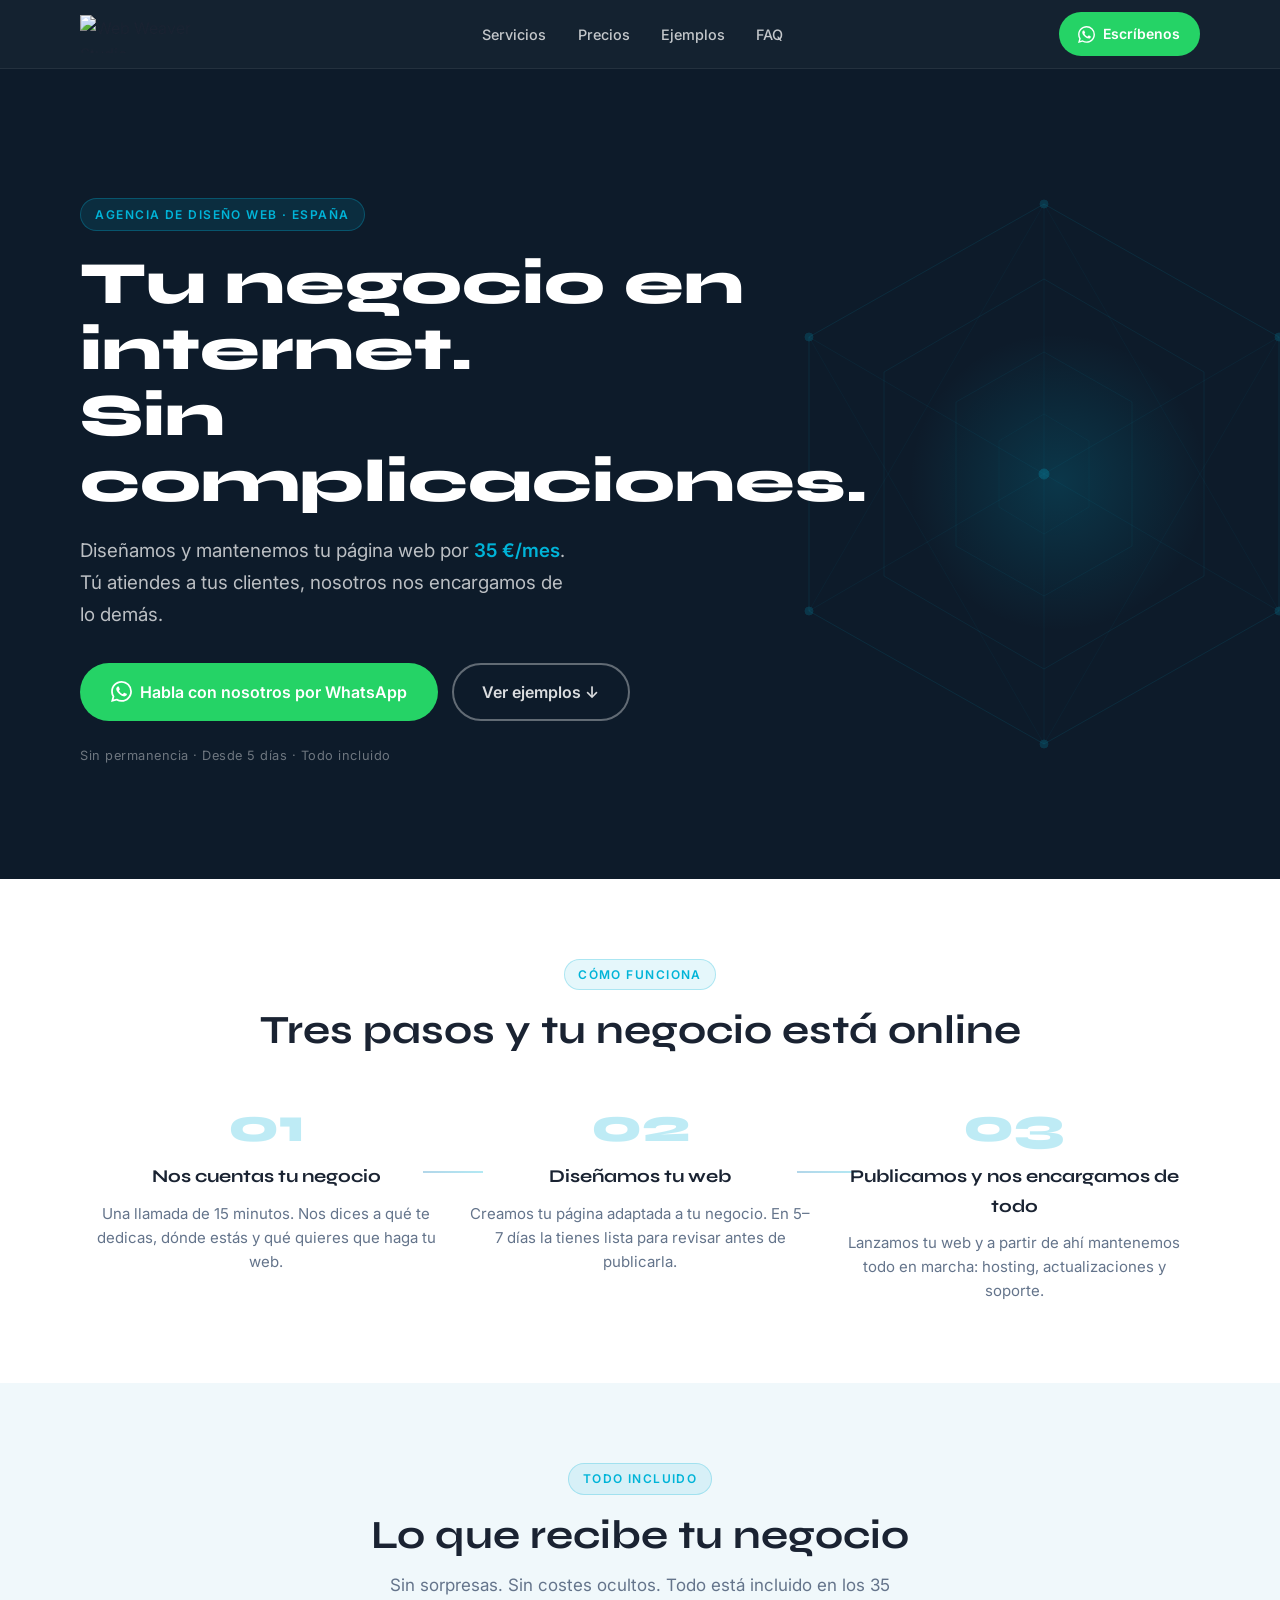
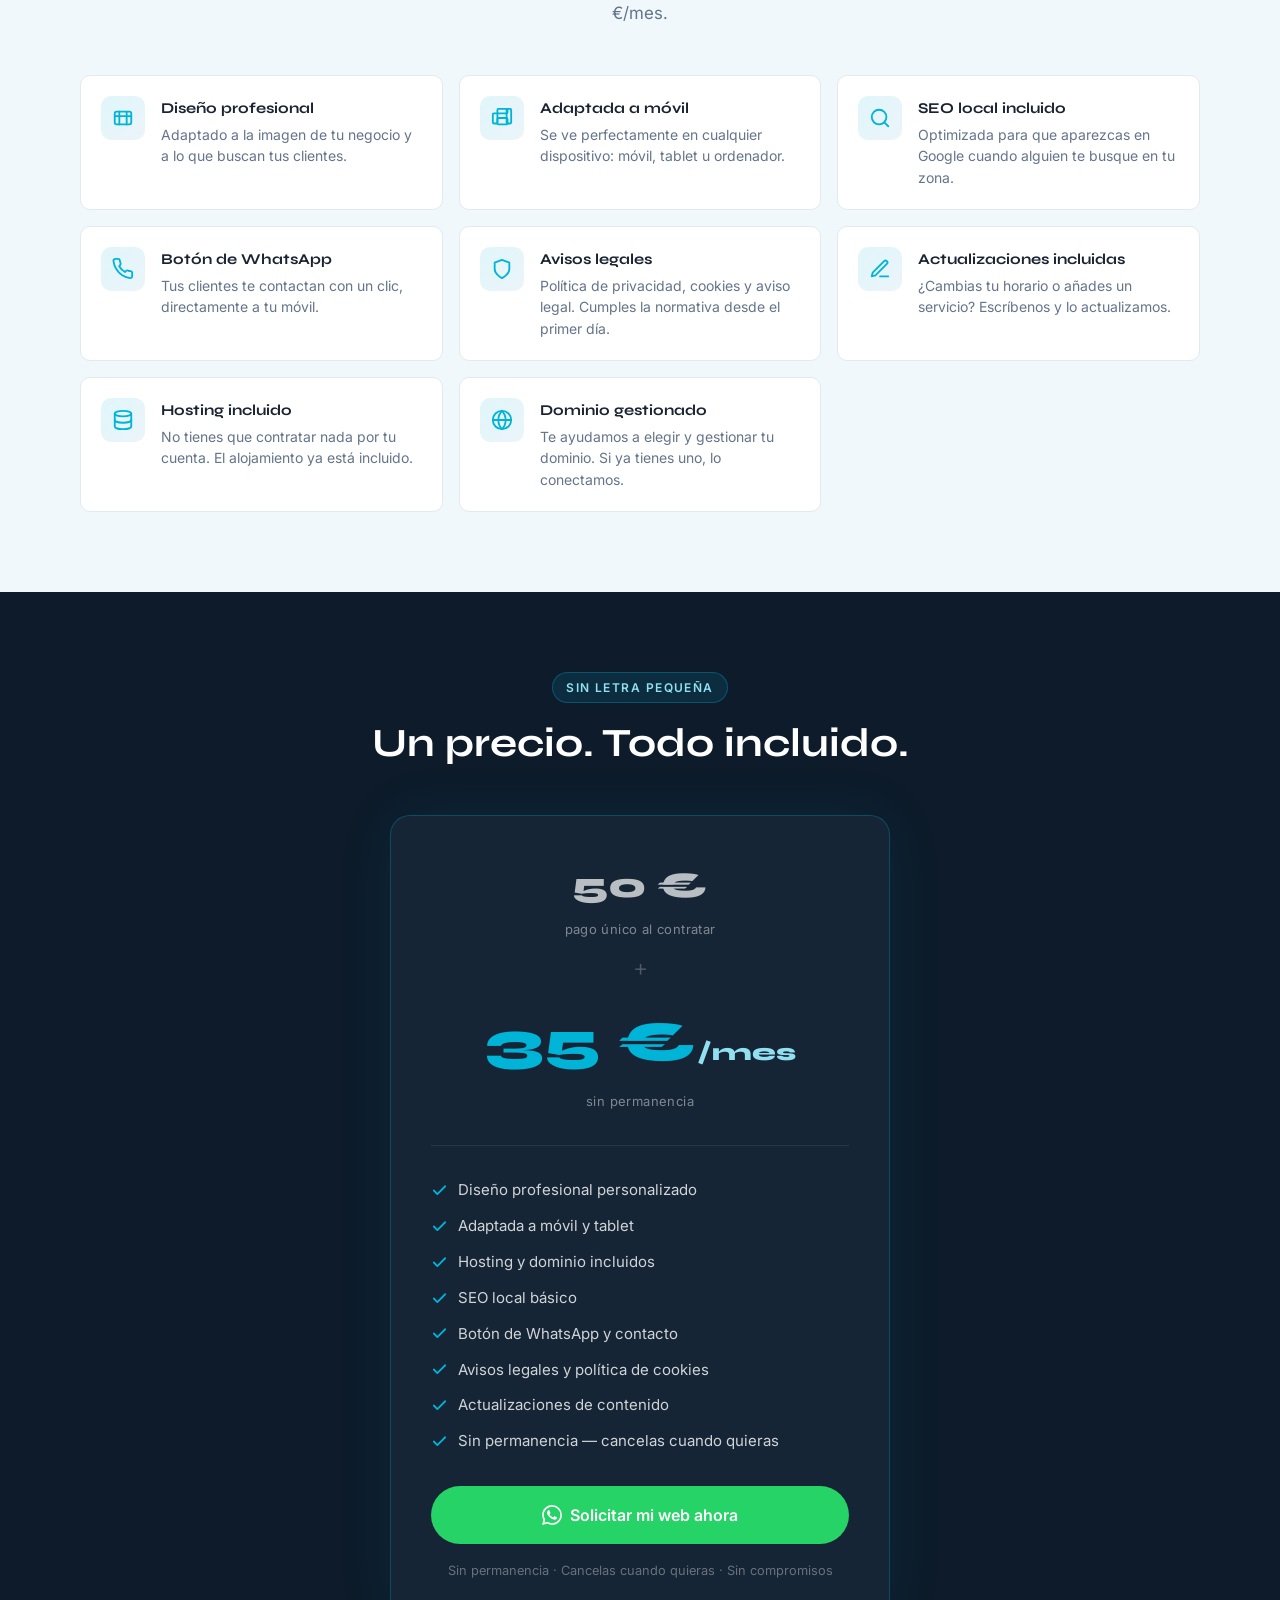
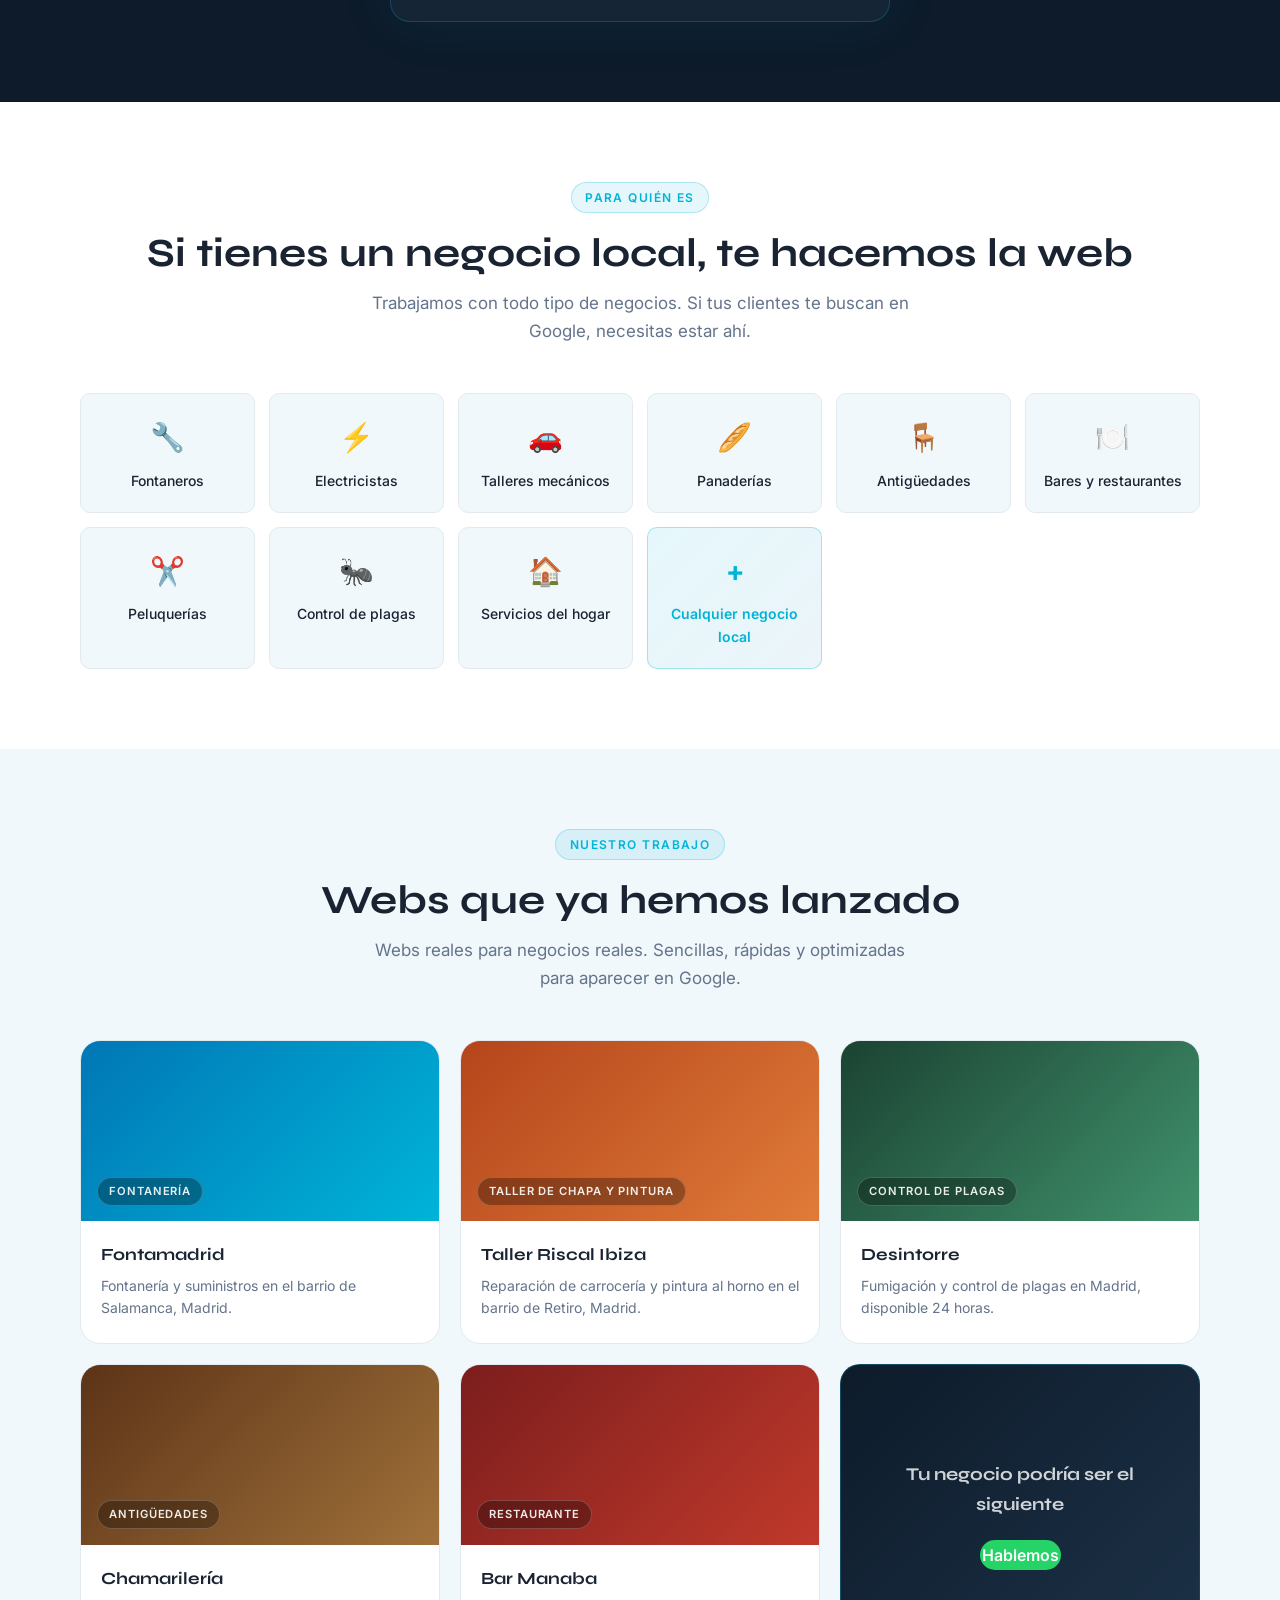
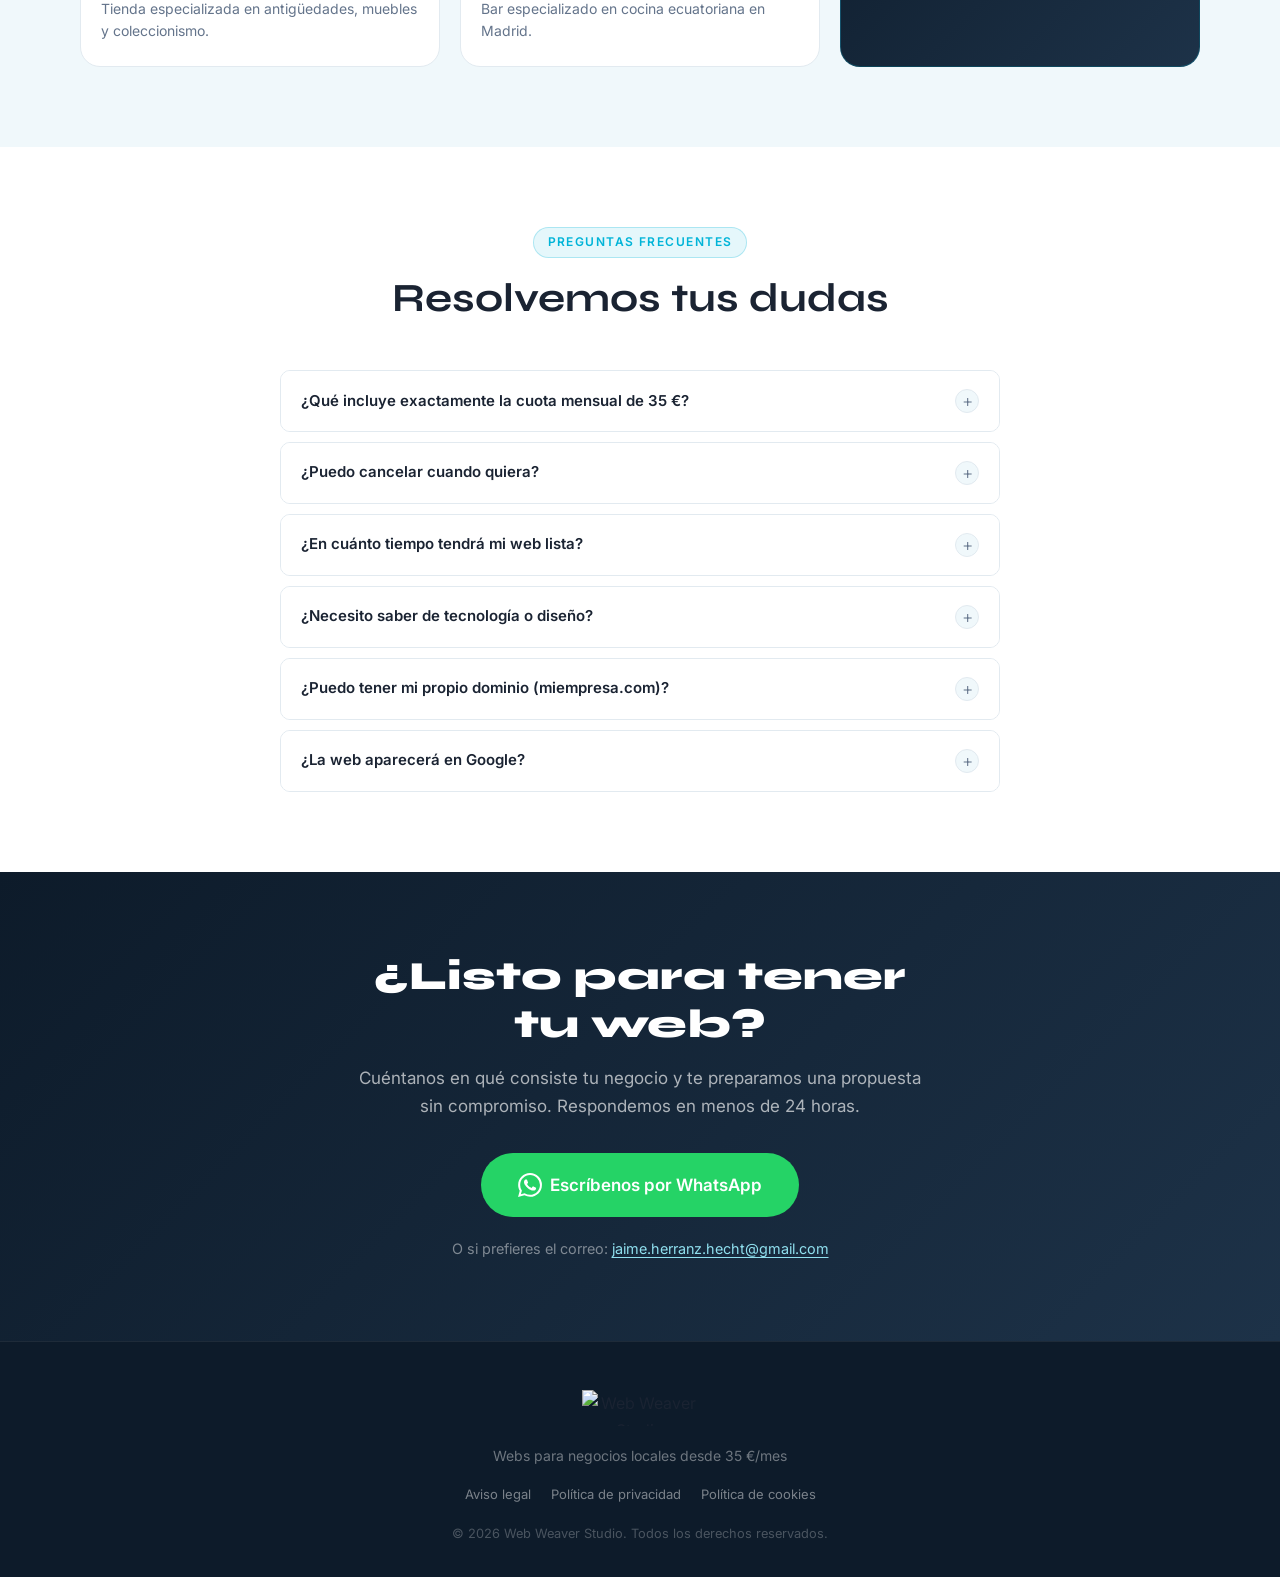
==== index.html @ e8212f07 "Primer commit: web corporativa de Web Weaver Studio Incluye index.html con todas las secciones (hero" ====
<!DOCTYPE html>
<html lang="es">
<head>
  <meta charset="UTF-8">
  <meta name="viewport" content="width=device-width, initial-scale=1.0">
  <title>Web Weaver Studio — Webs para negocios locales desde 35 €/mes</title>
  <meta name="description" content="Diseñamos y mantenemos tu página web por 35 €/mes. Sin complicaciones ni contratos. Para fontaneros, electricistas, talleres y todo tipo de negocios locales en España.">
  <link rel="canonical" href="https://[[DOMINIO]]/">
  <meta name="robots" content="index, follow">

  <!-- Open Graph -->
  <meta property="og:title" content="Web Weaver Studio — Webs para negocios locales desde 35 €/mes">
  <meta property="og:description" content="Diseñamos y mantenemos tu página web por 35 €/mes. Sin complicaciones ni contratos.">
  <meta property="og:image" content="https://[[DOMINIO]]/img/og-image.jpg">
  <meta property="og:url" content="https://[[DOMINIO]]/">
  <meta property="og:type" content="website">
  <meta property="og:locale" content="es_ES">

  <!-- Twitter Card -->
  <meta name="twitter:card" content="summary_large_image">
  <meta name="twitter:title" content="Web Weaver Studio — Webs para negocios locales desde 35 €/mes">
  <meta name="twitter:description" content="Diseñamos y mantenemos tu página web por 35 €/mes. Sin complicaciones ni contratos.">
  <meta name="twitter:image" content="https://[[DOMINIO]]/img/og-image.jpg">

  <!-- Schema.org JSON-LD -->
  <script type="application/ld+json">
  {
    "@context": "https://schema.org",
    "@type": "ProfessionalService",
    "@id": "https://[[DOMINIO]]/#negocio",
    "name": "Web Weaver Studio",
    "description": "Agencia de diseño web para negocios locales. Páginas web profesionales desde 35 €/mes sin permanencia.",
    "url": "https://[[DOMINIO]]",
    "email": "jaime.herranz.hecht@gmail.com",
    "serviceType": "Diseño Web",
    "areaServed": {
      "@type": "Country",
      "name": "España"
    },
    "hasOfferCatalog": {
      "@type": "OfferCatalog",
      "name": "Webs para negocios locales",
      "itemListElement": [
        {
          "@type": "Offer",
          "name": "Web profesional para negocio local",
          "price": "35.00",
          "priceCurrency": "EUR",
          "description": "Diseño, hosting, mantenimiento y SEO local. Sin permanencia."
        }
      ]
    }
  }
  </script>

  <link rel="preconnect" href="https://fonts.googleapis.com">
  <link rel="preconnect" href="https://fonts.gstatic.com" crossorigin>
  <link href="https://fonts.googleapis.com/css2?family=Syne:wght@600;700;800&family=Inter:ital,wght@0,400;0,500;0,600;1,400&display=swap" rel="stylesheet">
  <link rel="stylesheet" href="css/styles.css">
</head>
<body>

  <!-- ===== HEADER ===== -->
  <header class="header" id="header">
    <div class="container header__inner">
      <a href="#inicio" class="header__logo" aria-label="Web Weaver Studio — inicio">
        <img src="img/logo.png" alt="Web Weaver Studio" width="160" height="48">
      </a>
      <nav class="nav" id="navMenu" role="navigation" aria-label="Menú principal">
        <ul class="nav__list">
          <li><a href="#servicios" class="nav__link">Servicios</a></li>
          <li><a href="#precios" class="nav__link">Precios</a></li>
          <li><a href="#ejemplos" class="nav__link">Ejemplos</a></li>
          <li><a href="#faq" class="nav__link">FAQ</a></li>
        </ul>
      </nav>
      <a href="https://wa.me/34XXXXXXXXX?text=Hola%2C%20me%20interesa%20una%20web%20para%20mi%20negocio"
         class="btn btn--whatsapp btn--sm header__cta"
         target="_blank" rel="noopener noreferrer"
         aria-label="Contactar por WhatsApp">
        <svg xmlns="http://www.w3.org/2000/svg" width="17" height="17" viewBox="0 0 24 24" fill="currentColor" aria-hidden="true"><path d="M17.472 14.382c-.297-.149-1.758-.867-2.03-.967-.273-.099-.471-.148-.67.15-.197.297-.767.966-.94 1.164-.173.199-.347.223-.644.075-.297-.15-1.255-.463-2.39-1.475-.883-.788-1.48-1.761-1.653-2.059-.173-.297-.018-.458.13-.606.134-.133.298-.347.446-.52.149-.174.198-.298.298-.497.099-.198.05-.371-.025-.52-.075-.149-.669-1.612-.916-2.207-.242-.579-.487-.5-.669-.51a12.8 12.8 0 0 0-.57-.01c-.198 0-.52.074-.792.372-.272.297-1.04 1.016-1.04 2.479 0 1.462 1.065 2.875 1.213 3.074.149.198 2.096 3.2 5.077 4.487.709.306 1.262.489 1.694.625.712.227 1.36.195 1.871.118.571-.085 1.758-.719 2.006-1.413.248-.694.248-1.289.173-1.413-.074-.124-.272-.198-.57-.347m-5.421 7.403h-.004a9.87 9.87 0 0 1-5.031-1.378l-.361-.214-3.741.982.998-3.648-.235-.374a9.86 9.86 0 0 1-1.51-5.26c.001-5.45 4.436-9.884 9.888-9.884 2.64 0 5.122 1.03 6.988 2.898a9.825 9.825 0 0 1 2.893 6.994c-.003 5.45-4.437 9.884-9.885 9.884m8.413-18.297A11.815 11.815 0 0 0 12.05 0C5.495 0 .16 5.335.157 11.892c0 2.096.547 4.142 1.588 5.945L.057 24l6.305-1.654a11.882 11.882 0 0 0 5.683 1.448h.005c6.554 0 11.89-5.335 11.893-11.893a11.821 11.821 0 0 0-3.48-8.413Z"/></svg>
        Escríbenos
      </a>
      <button class="nav-toggle" id="navToggle"
              aria-label="Abrir menú" aria-expanded="false" aria-controls="navMenu">
        <span></span><span></span><span></span>
      </button>
    </div>
  </header>

  <!-- ===== HERO ===== -->
  <section class="hero" id="inicio" aria-label="Inicio">
    <div class="hero__bg" aria-hidden="true">
      <svg class="hero__web-svg" viewBox="0 0 600 600" xmlns="http://www.w3.org/2000/svg" aria-hidden="true">
        <g stroke="#00b4d8" stroke-width="1" fill="none">
          <polygon points="300,30 535,163 535,437 300,570 65,437 65,163" opacity="0.18"/>
          <polygon points="300,105 460,198 460,402 300,495 140,402 140,198" opacity="0.14"/>
          <polygon points="300,178 388,228 388,372 300,422 212,372 212,228" opacity="0.11"/>
          <polygon points="300,240 345,267 345,333 300,360 255,333 255,267" opacity="0.08"/>
          <line x1="300" y1="30"  x2="300" y2="570" opacity="0.10"/>
          <line x1="65"  y1="163" x2="535" y2="437" opacity="0.10"/>
          <line x1="535" y1="163" x2="65"  y2="437" opacity="0.10"/>
          <line x1="300" y1="30"  x2="65"  y2="437" opacity="0.07"/>
          <line x1="300" y1="30"  x2="535" y2="437" opacity="0.07"/>
          <line x1="65"  y1="163" x2="300" y2="570" opacity="0.07"/>
          <line x1="535" y1="163" x2="300" y2="570" opacity="0.07"/>
          <circle cx="300" cy="30"  r="4" fill="#00b4d8" opacity="0.30"/>
          <circle cx="535" cy="163" r="4" fill="#00b4d8" opacity="0.30"/>
          <circle cx="535" cy="437" r="4" fill="#00b4d8" opacity="0.30"/>
          <circle cx="300" cy="570" r="4" fill="#00b4d8" opacity="0.30"/>
          <circle cx="65"  cy="437" r="4" fill="#00b4d8" opacity="0.30"/>
          <circle cx="65"  cy="163" r="4" fill="#00b4d8" opacity="0.30"/>
          <circle cx="300" cy="300" r="5" fill="#00b4d8" opacity="0.40"/>
        </g>
      </svg>
    </div>
    <div class="container hero__inner">
      <div class="hero__content">
        <span class="hero__badge fade-in">Agencia de diseño web · España</span>
        <h1 class="hero__title fade-in">Tu negocio en internet.<br>Sin complicaciones.</h1>
        <p class="hero__subtitle fade-in">
          Diseñamos y mantenemos tu página web por <strong>35 €/mes</strong>.
          Tú atiendes a tus clientes, nosotros nos encargamos de lo demás.
        </p>
        <div class="hero__actions fade-in">
          <a href="https://wa.me/34XXXXXXXXX?text=Hola%2C%20me%20interesa%20una%20web%20para%20mi%20negocio"
             class="btn btn--whatsapp btn--lg"
             target="_blank" rel="noopener noreferrer">
            <svg xmlns="http://www.w3.org/2000/svg" width="21" height="21" viewBox="0 0 24 24" fill="currentColor" aria-hidden="true"><path d="M17.472 14.382c-.297-.149-1.758-.867-2.03-.967-.273-.099-.471-.148-.67.15-.197.297-.767.966-.94 1.164-.173.199-.347.223-.644.075-.297-.15-1.255-.463-2.39-1.475-.883-.788-1.48-1.761-1.653-2.059-.173-.297-.018-.458.13-.606.134-.133.298-.347.446-.52.149-.174.198-.298.298-.497.099-.198.05-.371-.025-.52-.075-.149-.669-1.612-.916-2.207-.242-.579-.487-.5-.669-.51a12.8 12.8 0 0 0-.57-.01c-.198 0-.52.074-.792.372-.272.297-1.04 1.016-1.04 2.479 0 1.462 1.065 2.875 1.213 3.074.149.198 2.096 3.2 5.077 4.487.709.306 1.262.489 1.694.625.712.227 1.36.195 1.871.118.571-.085 1.758-.719 2.006-1.413.248-.694.248-1.289.173-1.413-.074-.124-.272-.198-.57-.347m-5.421 7.403h-.004a9.87 9.87 0 0 1-5.031-1.378l-.361-.214-3.741.982.998-3.648-.235-.374a9.86 9.86 0 0 1-1.51-5.26c.001-5.45 4.436-9.884 9.888-9.884 2.64 0 5.122 1.03 6.988 2.898a9.825 9.825 0 0 1 2.893 6.994c-.003 5.45-4.437 9.884-9.885 9.884m8.413-18.297A11.815 11.815 0 0 0 12.05 0C5.495 0 .16 5.335.157 11.892c0 2.096.547 4.142 1.588 5.945L.057 24l6.305-1.654a11.882 11.882 0 0 0 5.683 1.448h.005c6.554 0 11.89-5.335 11.893-11.893a11.821 11.821 0 0 0-3.48-8.413Z"/></svg>
            Habla con nosotros por WhatsApp
          </a>
          <a href="#ejemplos" class="btn btn--ghost btn--lg">Ver ejemplos ↓</a>
        </div>
        <p class="hero__note fade-in">Sin permanencia · Desde 5 días · Todo incluido</p>
      </div>
      <div class="hero__visual fade-in" aria-hidden="true">
        <div class="hero__logo-glow"></div>
        <img src="img/logo.png" alt="" class="hero__logo-img">
      </div>
    </div>
  </section>

  <!-- ===== PROCESO ===== -->
  <section class="section proceso" id="servicios">
    <div class="container">
      <div class="section__header">
        <span class="section__label">Cómo funciona</span>
        <h2 class="section__title">Tres pasos y tu negocio está online</h2>
      </div>
      <div class="proceso__grid">
        <div class="proceso__step fade-in">
          <div class="proceso__number" aria-hidden="true">01</div>
          <h3 class="proceso__step-title">Nos cuentas tu negocio</h3>
          <p>Una llamada de 15 minutos. Nos dices a qué te dedicas, dónde estás y qué quieres que haga tu web.</p>
        </div>
        <div class="proceso__connector" aria-hidden="true"></div>
        <div class="proceso__step fade-in">
          <div class="proceso__number" aria-hidden="true">02</div>
          <h3 class="proceso__step-title">Diseñamos tu web</h3>
          <p>Creamos tu página adaptada a tu negocio. En 5–7 días la tienes lista para revisar antes de publicarla.</p>
        </div>
        <div class="proceso__connector" aria-hidden="true"></div>
        <div class="proceso__step fade-in">
          <div class="proceso__number" aria-hidden="true">03</div>
          <h3 class="proceso__step-title">Publicamos y nos encargamos de todo</h3>
          <p>Lanzamos tu web y a partir de ahí mantenemos todo en marcha: hosting, actualizaciones y soporte.</p>
        </div>
      </div>
    </div>
  </section>

  <!-- ===== QUÉ INCLUYE ===== -->
  <section class="section incluye">
    <div class="container">
      <div class="section__header">
        <span class="section__label">Todo incluido</span>
        <h2 class="section__title">Lo que recibe tu negocio</h2>
        <p class="section__desc">Sin sorpresas. Sin costes ocultos. Todo está incluido en los 35 €/mes.</p>
      </div>
      <div class="incluye__grid">

        <div class="incluye__item fade-in">
          <div class="incluye__icon" aria-hidden="true">
            <svg xmlns="http://www.w3.org/2000/svg" width="22" height="22" viewBox="0 0 24 24" fill="none" stroke="currentColor" stroke-width="2" stroke-linecap="round" stroke-linejoin="round"><rect width="18" height="14" x="3" y="5" rx="2"/><path d="M3 10h18"/><path d="M8 5v14M16 5v14"/></svg>
          </div>
          <div class="incluye__text">
            <h3>Diseño profesional</h3>
            <p>Adaptado a la imagen de tu negocio y a lo que buscan tus clientes.</p>
          </div>
        </div>

        <div class="incluye__item fade-in">
          <div class="incluye__icon" aria-hidden="true">
            <svg xmlns="http://www.w3.org/2000/svg" width="22" height="22" viewBox="0 0 24 24" fill="none" stroke="currentColor" stroke-width="2" stroke-linecap="round" stroke-linejoin="round"><rect width="5" height="11" x="2" y="7" rx="1"/><rect width="5" height="16" x="17" y="2" rx="1"/><rect width="11" height="7" x="7" y="12" rx="1"/><rect width="11" height="5" x="7" y="2" rx="1"/></svg>
          </div>
          <div class="incluye__text">
            <h3>Adaptada a móvil</h3>
            <p>Se ve perfectamente en cualquier dispositivo: móvil, tablet u ordenador.</p>
          </div>
        </div>

        <div class="incluye__item fade-in">
          <div class="incluye__icon" aria-hidden="true">
            <svg xmlns="http://www.w3.org/2000/svg" width="22" height="22" viewBox="0 0 24 24" fill="none" stroke="currentColor" stroke-width="2" stroke-linecap="round" stroke-linejoin="round"><circle cx="11" cy="11" r="8"/><path d="m21 21-4.3-4.3"/></svg>
          </div>
          <div class="incluye__text">
            <h3>SEO local incluido</h3>
            <p>Optimizada para que aparezcas en Google cuando alguien te busque en tu zona.</p>
          </div>
        </div>

        <div class="incluye__item fade-in">
          <div class="incluye__icon" aria-hidden="true">
            <svg xmlns="http://www.w3.org/2000/svg" width="22" height="22" viewBox="0 0 24 24" fill="none" stroke="currentColor" stroke-width="2" stroke-linecap="round" stroke-linejoin="round"><path d="M22 16.92v3a2 2 0 0 1-2.18 2 19.79 19.79 0 0 1-8.63-3.07A19.5 19.5 0 0 1 4.69 12 19.79 19.79 0 0 1 1.61 3.38 2 2 0 0 1 3.58 1h3a2 2 0 0 1 2 1.72c.127.96.361 1.903.7 2.81a2 2 0 0 1-.45 2.11L7.91 8.96a16 16 0 0 0 6.29 6.29l1.13-1.13a2 2 0 0 1 2.11-.45c.907.339 1.85.573 2.81.7A2 2 0 0 1 22 16.92z"/></svg>
          </div>
          <div class="incluye__text">
            <h3>Botón de WhatsApp</h3>
            <p>Tus clientes te contactan con un clic, directamente a tu móvil.</p>
          </div>
        </div>

        <div class="incluye__item fade-in">
          <div class="incluye__icon" aria-hidden="true">
            <svg xmlns="http://www.w3.org/2000/svg" width="22" height="22" viewBox="0 0 24 24" fill="none" stroke="currentColor" stroke-width="2" stroke-linecap="round" stroke-linejoin="round"><path d="M12 22s8-4 8-10V5l-8-3-8 3v7c0 6 8 10 8 10z"/></svg>
          </div>
          <div class="incluye__text">
            <h3>Avisos legales</h3>
            <p>Política de privacidad, cookies y aviso legal. Cumples la normativa desde el primer día.</p>
          </div>
        </div>

        <div class="incluye__item fade-in">
          <div class="incluye__icon" aria-hidden="true">
            <svg xmlns="http://www.w3.org/2000/svg" width="22" height="22" viewBox="0 0 24 24" fill="none" stroke="currentColor" stroke-width="2" stroke-linecap="round" stroke-linejoin="round"><path d="M12 20h9"/><path d="M16.5 3.5a2.12 2.12 0 0 1 3 3L7 19l-4 1 1-4Z"/></svg>
          </div>
          <div class="incluye__text">
            <h3>Actualizaciones incluidas</h3>
            <p>¿Cambias tu horario o añades un servicio? Escríbenos y lo actualizamos.</p>
          </div>
        </div>

        <div class="incluye__item fade-in">
          <div class="incluye__icon" aria-hidden="true">
            <svg xmlns="http://www.w3.org/2000/svg" width="22" height="22" viewBox="0 0 24 24" fill="none" stroke="currentColor" stroke-width="2" stroke-linecap="round" stroke-linejoin="round"><ellipse cx="12" cy="5" rx="9" ry="3"/><path d="M3 5v14c0 1.66 4.03 3 9 3s9-1.34 9-3V5"/><path d="M3 12c0 1.66 4.03 3 9 3s9-1.34 9-3"/></svg>
          </div>
          <div class="incluye__text">
            <h3>Hosting incluido</h3>
            <p>No tienes que contratar nada por tu cuenta. El alojamiento ya está incluido.</p>
          </div>
        </div>

        <div class="incluye__item fade-in">
          <div class="incluye__icon" aria-hidden="true">
            <svg xmlns="http://www.w3.org/2000/svg" width="22" height="22" viewBox="0 0 24 24" fill="none" stroke="currentColor" stroke-width="2" stroke-linecap="round" stroke-linejoin="round"><circle cx="12" cy="12" r="10"/><path d="M12 2a14.5 14.5 0 0 0 0 20 14.5 14.5 0 0 0 0-20"/><path d="M2 12h20"/></svg>
          </div>
          <div class="incluye__text">
            <h3>Dominio gestionado</h3>
            <p>Te ayudamos a elegir y gestionar tu dominio. Si ya tienes uno, lo conectamos.</p>
          </div>
        </div>

      </div>
    </div>
  </section>

  <!-- ===== PRECIO ===== -->
  <section class="section precio" id="precios">
    <div class="container">
      <div class="section__header section__header--light">
        <span class="section__label section__label--light">Sin letra pequeña</span>
        <h2 class="section__title section__title--light">Un precio. Todo incluido.</h2>
      </div>
      <div class="precio__wrapper">
        <div class="precio__card fade-in">
          <div class="precio__top">
            <div class="precio__row">
              <span class="precio__amount">50 €</span>
              <span class="precio__period">pago único al contratar</span>
            </div>
            <div class="precio__plus" aria-hidden="true">+</div>
            <div class="precio__row">
              <span class="precio__amount precio__amount--main">35 €<span class="precio__mes">/mes</span></span>
              <span class="precio__period">sin permanencia</span>
            </div>
          </div>
          <ul class="precio__list" aria-label="Incluye">
            <li>
              <svg xmlns="http://www.w3.org/2000/svg" width="17" height="17" viewBox="0 0 24 24" fill="none" stroke="currentColor" stroke-width="2.5" stroke-linecap="round" stroke-linejoin="round" aria-hidden="true"><path d="M20 6 9 17l-5-5"/></svg>
              Diseño profesional personalizado
            </li>
            <li>
              <svg xmlns="http://www.w3.org/2000/svg" width="17" height="17" viewBox="0 0 24 24" fill="none" stroke="currentColor" stroke-width="2.5" stroke-linecap="round" stroke-linejoin="round" aria-hidden="true"><path d="M20 6 9 17l-5-5"/></svg>
              Adaptada a móvil y tablet
            </li>
            <li>
              <svg xmlns="http://www.w3.org/2000/svg" width="17" height="17" viewBox="0 0 24 24" fill="none" stroke="currentColor" stroke-width="2.5" stroke-linecap="round" stroke-linejoin="round" aria-hidden="true"><path d="M20 6 9 17l-5-5"/></svg>
              Hosting y dominio incluidos
            </li>
            <li>
              <svg xmlns="http://www.w3.org/2000/svg" width="17" height="17" viewBox="0 0 24 24" fill="none" stroke="currentColor" stroke-width="2.5" stroke-linecap="round" stroke-linejoin="round" aria-hidden="true"><path d="M20 6 9 17l-5-5"/></svg>
              SEO local básico
            </li>
            <li>
              <svg xmlns="http://www.w3.org/2000/svg" width="17" height="17" viewBox="0 0 24 24" fill="none" stroke="currentColor" stroke-width="2.5" stroke-linecap="round" stroke-linejoin="round" aria-hidden="true"><path d="M20 6 9 17l-5-5"/></svg>
              Botón de WhatsApp y contacto
            </li>
            <li>
              <svg xmlns="http://www.w3.org/2000/svg" width="17" height="17" viewBox="0 0 24 24" fill="none" stroke="currentColor" stroke-width="2.5" stroke-linecap="round" stroke-linejoin="round" aria-hidden="true"><path d="M20 6 9 17l-5-5"/></svg>
              Avisos legales y política de cookies
            </li>
            <li>
              <svg xmlns="http://www.w3.org/2000/svg" width="17" height="17" viewBox="0 0 24 24" fill="none" stroke="currentColor" stroke-width="2.5" stroke-linecap="round" stroke-linejoin="round" aria-hidden="true"><path d="M20 6 9 17l-5-5"/></svg>
              Actualizaciones de contenido
            </li>
            <li>
              <svg xmlns="http://www.w3.org/2000/svg" width="17" height="17" viewBox="0 0 24 24" fill="none" stroke="currentColor" stroke-width="2.5" stroke-linecap="round" stroke-linejoin="round" aria-hidden="true"><path d="M20 6 9 17l-5-5"/></svg>
              Sin permanencia — cancelas cuando quieras
            </li>
          </ul>
          <a href="https://wa.me/34XXXXXXXXX?text=Hola%2C%20me%20interesa%20una%20web%20para%20mi%20negocio"
             class="btn btn--whatsapp btn--lg btn--full"
             target="_blank" rel="noopener noreferrer">
            <svg xmlns="http://www.w3.org/2000/svg" width="20" height="20" viewBox="0 0 24 24" fill="currentColor" aria-hidden="true"><path d="M17.472 14.382c-.297-.149-1.758-.867-2.03-.967-.273-.099-.471-.148-.67.15-.197.297-.767.966-.94 1.164-.173.199-.347.223-.644.075-.297-.15-1.255-.463-2.39-1.475-.883-.788-1.48-1.761-1.653-2.059-.173-.297-.018-.458.13-.606.134-.133.298-.347.446-.52.149-.174.198-.298.298-.497.099-.198.05-.371-.025-.52-.075-.149-.669-1.612-.916-2.207-.242-.579-.487-.5-.669-.51a12.8 12.8 0 0 0-.57-.01c-.198 0-.52.074-.792.372-.272.297-1.04 1.016-1.04 2.479 0 1.462 1.065 2.875 1.213 3.074.149.198 2.096 3.2 5.077 4.487.709.306 1.262.489 1.694.625.712.227 1.36.195 1.871.118.571-.085 1.758-.719 2.006-1.413.248-.694.248-1.289.173-1.413-.074-.124-.272-.198-.57-.347m-5.421 7.403h-.004a9.87 9.87 0 0 1-5.031-1.378l-.361-.214-3.741.982.998-3.648-.235-.374a9.86 9.86 0 0 1-1.51-5.26c.001-5.45 4.436-9.884 9.888-9.884 2.64 0 5.122 1.03 6.988 2.898a9.825 9.825 0 0 1 2.893 6.994c-.003 5.45-4.437 9.884-9.885 9.884m8.413-18.297A11.815 11.815 0 0 0 12.05 0C5.495 0 .16 5.335.157 11.892c0 2.096.547 4.142 1.588 5.945L.057 24l6.305-1.654a11.882 11.882 0 0 0 5.683 1.448h.005c6.554 0 11.89-5.335 11.893-11.893a11.821 11.821 0 0 0-3.48-8.413Z"/></svg>
            Solicitar mi web ahora
          </a>
          <p class="precio__nota">Sin permanencia · Cancelas cuando quieras · Sin compromisos</p>
        </div>
      </div>
    </div>
  </section>

  <!-- ===== PARA QUIÉN ===== -->
  <section class="section paraquien">
    <div class="container">
      <div class="section__header">
        <span class="section__label">Para quién es</span>
        <h2 class="section__title">Si tienes un negocio local, te hacemos la web</h2>
        <p class="section__desc">Trabajamos con todo tipo de negocios. Si tus clientes te buscan en Google, necesitas estar ahí.</p>
      </div>
      <div class="paraquien__grid">
        <div class="paraquien__item fade-in"><span aria-hidden="true">🔧</span><span>Fontaneros</span></div>
        <div class="paraquien__item fade-in"><span aria-hidden="true">⚡</span><span>Electricistas</span></div>
        <div class="paraquien__item fade-in"><span aria-hidden="true">🚗</span><span>Talleres mecánicos</span></div>
        <div class="paraquien__item fade-in"><span aria-hidden="true">🥖</span><span>Panaderías</span></div>
        <div class="paraquien__item fade-in"><span aria-hidden="true">🪑</span><span>Antigüedades</span></div>
        <div class="paraquien__item fade-in"><span aria-hidden="true">🍽️</span><span>Bares y restaurantes</span></div>
        <div class="paraquien__item fade-in"><span aria-hidden="true">✂️</span><span>Peluquerías</span></div>
        <div class="paraquien__item fade-in"><span aria-hidden="true">🐜</span><span>Control de plagas</span></div>
        <div class="paraquien__item fade-in"><span aria-hidden="true">🏠</span><span>Servicios del hogar</span></div>
        <div class="paraquien__item paraquien__item--more fade-in"><span aria-hidden="true">+</span><span>Cualquier negocio local</span></div>
      </div>
    </div>
  </section>

  <!-- ===== EJEMPLOS ===== -->
  <section class="section ejemplos" id="ejemplos">
    <div class="container">
      <div class="section__header">
        <span class="section__label">Nuestro trabajo</span>
        <h2 class="section__title">Webs que ya hemos lanzado</h2>
        <p class="section__desc">Webs reales para negocios reales. Sencillas, rápidas y optimizadas para aparecer en Google.</p>
      </div>
      <div class="ejemplos__grid">

        <article class="ejemplo__card fade-in">
          <div class="ejemplo__preview ejemplo__preview--fontaneria">
            <span class="ejemplo__badge">Fontanería</span>
          </div>
          <div class="ejemplo__body">
            <h3>Fontamadrid</h3>
            <p>Fontanería y suministros en el barrio de Salamanca, Madrid.</p>
          </div>
        </article>

        <article class="ejemplo__card fade-in">
          <div class="ejemplo__preview ejemplo__preview--taller">
            <span class="ejemplo__badge">Taller de chapa y pintura</span>
          </div>
          <div class="ejemplo__body">
            <h3>Taller Riscal Ibiza</h3>
            <p>Reparación de carrocería y pintura al horno en el barrio de Retiro, Madrid.</p>
          </div>
        </article>

        <article class="ejemplo__card fade-in">
          <div class="ejemplo__preview ejemplo__preview--plagas">
            <span class="ejemplo__badge">Control de plagas</span>
          </div>
          <div class="ejemplo__body">
            <h3>Desintorre</h3>
            <p>Fumigación y control de plagas en Madrid, disponible 24 horas.</p>
          </div>
        </article>

        <article class="ejemplo__card fade-in">
          <div class="ejemplo__preview ejemplo__preview--antiguedades">
            <span class="ejemplo__badge">Antigüedades</span>
          </div>
          <div class="ejemplo__body">
            <h3>Chamarilería</h3>
            <p>Tienda especializada en antigüedades, muebles y coleccionismo.</p>
          </div>
        </article>

        <article class="ejemplo__card fade-in">
          <div class="ejemplo__preview ejemplo__preview--bar">
            <span class="ejemplo__badge">Restaurante</span>
          </div>
          <div class="ejemplo__body">
            <h3>Bar Manaba</h3>
            <p>Bar especializado en cocina ecuatoriana en Madrid.</p>
          </div>
        </article>

        <article class="ejemplo__card ejemplo__card--cta fade-in">
          <div class="ejemplo__cta-inner">
            <p>Tu negocio podría ser el siguiente</p>
            <a href="https://wa.me/34XXXXXXXXX?text=Hola%2C%20me%20interesa%20una%20web%20para%20mi%20negocio"
               class="btn btn--whatsapp"
               target="_blank" rel="noopener noreferrer">
              Hablemos
            </a>
          </div>
        </article>

      </div>
    </div>
  </section>

  <!-- ===== FAQ ===== -->
  <section class="section faq" id="faq">
    <div class="container">
      <div class="section__header">
        <span class="section__label">Preguntas frecuentes</span>
        <h2 class="section__title">Resolvemos tus dudas</h2>
      </div>
      <div class="faq__list">

        <details class="faq__item fade-in">
          <summary class="faq__question">
            ¿Qué incluye exactamente la cuota mensual de 35 €?
            <span class="faq__icon" aria-hidden="true"></span>
          </summary>
          <div class="faq__answer">
            <p>Todo: hosting, mantenimiento técnico, actualizaciones de contenido (horarios, servicios, textos), soporte ante cualquier incidencia y gestión del dominio. No hay costes adicionales ocultos.</p>
          </div>
        </details>

        <details class="faq__item fade-in">
          <summary class="faq__question">
            ¿Puedo cancelar cuando quiera?
            <span class="faq__icon" aria-hidden="true"></span>
          </summary>
          <div class="faq__answer">
            <p>Sí. No hay permanencia ni contrato de larga duración. Con un mes de preaviso damos de baja el servicio sin ningún coste adicional.</p>
          </div>
        </details>

        <details class="faq__item fade-in">
          <summary class="faq__question">
            ¿En cuánto tiempo tendrá mi web lista?
            <span class="faq__icon" aria-hidden="true"></span>
          </summary>
          <div class="faq__answer">
            <p>Normalmente entre 5 y 7 días laborables desde que nos facilitas la información de tu negocio. Antes de publicarla te la enviamos para que la revises y des el visto bueno.</p>
          </div>
        </details>

        <details class="faq__item fade-in">
          <summary class="faq__question">
            ¿Necesito saber de tecnología o diseño?
            <span class="faq__icon" aria-hidden="true"></span>
          </summary>
          <div class="faq__answer">
            <p>Para nada. Nos encargamos de todo: diseño, programación, hosting, dominio y mantenimiento. Tú solo tienes que contarnos qué hace tu negocio y darnos el visto bueno al diseño.</p>
          </div>
        </details>

        <details class="faq__item fade-in">
          <summary class="faq__question">
            ¿Puedo tener mi propio dominio (miempresa.com)?
            <span class="faq__icon" aria-hidden="true"></span>
          </summary>
          <div class="faq__answer">
            <p>Sí. Te ayudamos a elegir y registrar tu dominio si todavía no tienes uno. Si ya tienes uno contratado, lo conectamos a tu nueva web sin problema.</p>
          </div>
        </details>

        <details class="faq__item fade-in">
          <summary class="faq__question">
            ¿La web aparecerá en Google?
            <span class="faq__icon" aria-hidden="true"></span>
          </summary>
          <div class="faq__answer">
            <p>Sí. Todas nuestras webs incluyen SEO local básico: metaetiquetas, datos estructurados (Schema.org) y configuración correcta para que Google indexe tu negocio. Aparecer en los primeros resultados lleva tiempo, pero partimos con todo bien configurado desde el primer día.</p>
          </div>
        </details>

      </div>
    </div>
  </section>

  <!-- ===== CONTACTO ===== -->
  <section class="section contacto" id="contacto">
    <div class="container">
      <div class="contacto__inner fade-in">
        <h2 class="contacto__title">¿Listo para tener tu web?</h2>
        <p class="contacto__subtitle">Cuéntanos en qué consiste tu negocio y te preparamos una propuesta sin compromiso. Respondemos en menos de 24 horas.</p>
        <a href="https://wa.me/34XXXXXXXXX?text=Hola%2C%20me%20interesa%20una%20web%20para%20mi%20negocio"
           class="btn btn--whatsapp btn--xl"
           target="_blank" rel="noopener noreferrer">
          <svg xmlns="http://www.w3.org/2000/svg" width="24" height="24" viewBox="0 0 24 24" fill="currentColor" aria-hidden="true"><path d="M17.472 14.382c-.297-.149-1.758-.867-2.03-.967-.273-.099-.471-.148-.67.15-.197.297-.767.966-.94 1.164-.173.199-.347.223-.644.075-.297-.15-1.255-.463-2.39-1.475-.883-.788-1.48-1.761-1.653-2.059-.173-.297-.018-.458.13-.606.134-.133.298-.347.446-.52.149-.174.198-.298.298-.497.099-.198.05-.371-.025-.52-.075-.149-.669-1.612-.916-2.207-.242-.579-.487-.5-.669-.51a12.8 12.8 0 0 0-.57-.01c-.198 0-.52.074-.792.372-.272.297-1.04 1.016-1.04 2.479 0 1.462 1.065 2.875 1.213 3.074.149.198 2.096 3.2 5.077 4.487.709.306 1.262.489 1.694.625.712.227 1.36.195 1.871.118.571-.085 1.758-.719 2.006-1.413.248-.694.248-1.289.173-1.413-.074-.124-.272-.198-.57-.347m-5.421 7.403h-.004a9.87 9.87 0 0 1-5.031-1.378l-.361-.214-3.741.982.998-3.648-.235-.374a9.86 9.86 0 0 1-1.51-5.26c.001-5.45 4.436-9.884 9.888-9.884 2.64 0 5.122 1.03 6.988 2.898a9.825 9.825 0 0 1 2.893 6.994c-.003 5.45-4.437 9.884-9.885 9.884m8.413-18.297A11.815 11.815 0 0 0 12.05 0C5.495 0 .16 5.335.157 11.892c0 2.096.547 4.142 1.588 5.945L.057 24l6.305-1.654a11.882 11.882 0 0 0 5.683 1.448h.005c6.554 0 11.89-5.335 11.893-11.893a11.821 11.821 0 0 0-3.48-8.413Z"/></svg>
          Escríbenos por WhatsApp
        </a>
        <p class="contacto__email">
          O si prefieres el correo:
          <a href="mailto:jaime.herranz.hecht@gmail.com">jaime.herranz.hecht@gmail.com</a>
        </p>
      </div>
    </div>
  </section>

  <!-- ===== FOOTER ===== -->
  <footer class="footer">
    <div class="container footer__inner">
      <a href="#inicio" class="footer__logo" aria-label="Volver al inicio">
        <img src="img/logo.png" alt="Web Weaver Studio" width="130" height="40">
      </a>
      <p class="footer__tagline">Webs para negocios locales desde 35 €/mes</p>
      <nav class="footer__nav" aria-label="Pie de página">
        <a href="aviso-legal.html">Aviso legal</a>
        <a href="politica-privacidad.html">Política de privacidad</a>
        <a href="politica-cookies.html">Política de cookies</a>
      </nav>
      <p class="footer__copy">&copy; 2026 Web Weaver Studio. Todos los derechos reservados.</p>
    </div>
  </footer>

  <script src="js/main.js"></script>
</body>
</html>
---- css/styles.css ----
/* ============================================================
   WEB WEAVER STUDIO — styles.css
   Includes: main site + legal pages
   ============================================================ */

/* --- VARIABLES --- */
:root {
  --clr-dark:        #0d1b2a;
  --clr-dark-2:      #162536;
  --clr-dark-3:      #1d3248;
  --clr-blue:        #0077b6;
  --clr-blue-hover:  #005f92;
  --clr-teal:        #00b4d8;
  --clr-teal-light:  #90e0ef;
  --clr-teal-pale:   #caf0f8;
  --clr-light:       #f0f8fb;
  --clr-lighter:     #e8f4f8;
  --clr-white:       #ffffff;
  --clr-text:        #1a2332;
  --clr-text-muted:  #64748b;
  --clr-border:      #e2eaf0;
  --clr-whatsapp:    #25d366;
  --clr-whatsapp-h:  #1ebe5d;

  --font-heading: 'Syne', sans-serif;
  --font-body:    'Inter', sans-serif;

  --shadow-sm:   0 1px 3px rgba(0,0,0,0.07);
  --shadow-md:   0 4px 16px rgba(0,0,0,0.09);
  --shadow-lg:   0 8px 32px rgba(0,0,0,0.13);
  --shadow-teal: 0 4px 24px rgba(0,180,216,0.25);

  --radius:    10px;
  --radius-lg: 20px;
  --max-width: 1200px;
  --ease:      0.22s ease;
}

/* --- RESET --- */
*, *::before, *::after { box-sizing: border-box; margin: 0; padding: 0; }

html {
  scroll-behavior: smooth;
  font-size: 16px;
}

body {
  font-family: var(--font-body);
  color: var(--clr-text);
  background: var(--clr-white);
  line-height: 1.65;
  -webkit-font-smoothing: antialiased;
}

img    { max-width: 100%; height: auto; display: block; }
a      { text-decoration: none; color: inherit; }
ul     { list-style: none; }
button { cursor: pointer; border: none; background: none; font-family: inherit; }
details summary { cursor: pointer; list-style: none; }
details summary::-webkit-details-marker { display: none; }

/* --- CONTAINER --- */
.container {
  width: 100%;
  max-width: var(--max-width);
  margin: 0 auto;
  padding: 0 1.25rem;
}
@media (min-width: 768px)  { .container { padding: 0 2rem; } }
@media (min-width: 1024px) { .container { padding: 0 2.5rem; } }

/* --- BUTTONS --- */
.btn {
  display: inline-flex;
  align-items: center;
  justify-content: center;
  gap: 0.5rem;
  font-family: var(--font-body);
  font-weight: 600;
  border-radius: 50px;
  transition: background var(--ease), transform var(--ease), box-shadow var(--ease);
  cursor: pointer;
  white-space: nowrap;
  border: 2px solid transparent;
  text-decoration: none;
}
.btn:active { transform: scale(0.97); }

.btn--sm  { padding: 0.5rem 1.1rem; font-size: 0.875rem; }
.btn--md  { padding: 0.65rem 1.4rem; font-size: 0.9375rem; }
.btn--lg  { padding: 0.85rem 1.8rem; font-size: 1rem; }
.btn--xl  { padding: 1rem 2.2rem; font-size: 1.0625rem; }
.btn--full { width: 100%; }

.btn--whatsapp {
  background: var(--clr-whatsapp);
  color: #fff;
}
.btn--whatsapp:hover {
  background: var(--clr-whatsapp-h);
  box-shadow: 0 4px 18px rgba(37,211,102,0.35);
  transform: translateY(-1px);
}

.btn--primary {
  background: var(--clr-teal);
  color: #fff;
}
.btn--primary:hover {
  background: var(--clr-blue);
  box-shadow: var(--shadow-teal);
  transform: translateY(-1px);
}

.btn--ghost {
  background: transparent;
  color: rgba(255,255,255,0.85);
  border-color: rgba(255,255,255,0.35);
}
.btn--ghost:hover {
  background: rgba(255,255,255,0.10);
  border-color: rgba(255,255,255,0.6);
  color: #fff;
}

/* --- FADE-IN ANIMATION --- */
.fade-in {
  opacity: 0;
  transform: translateY(22px);
  transition: opacity 0.55s ease, transform 0.55s ease;
}
.fade-in.visible {
  opacity: 1;
  transform: translateY(0);
}

/* --- SECTION SHARED --- */
.section {
  padding: 5rem 0;
}

.section__header {
  text-align: center;
  margin-bottom: 3rem;
}

.section__label {
  display: inline-block;
  font-size: 0.75rem;
  font-weight: 600;
  letter-spacing: 0.12em;
  text-transform: uppercase;
  color: var(--clr-teal);
  background: rgba(0,180,216,0.10);
  border: 1px solid rgba(0,180,216,0.25);
  padding: 0.3rem 0.85rem;
  border-radius: 50px;
  margin-bottom: 1rem;
}
.section__label--light {
  color: var(--clr-teal-light);
  background: rgba(0,180,216,0.12);
  border-color: rgba(0,180,216,0.30);
}

.section__title {
  font-family: var(--font-heading);
  font-size: clamp(1.75rem, 3.5vw, 2.5rem);
  font-weight: 700;
  color: var(--clr-text);
  line-height: 1.2;
  margin-bottom: 0.75rem;
}
.section__title--light { color: var(--clr-white); }

.section__desc {
  font-size: 1.0625rem;
  color: var(--clr-text-muted);
  max-width: 560px;
  margin: 0 auto;
}

.section__header--light .section__desc { color: rgba(255,255,255,0.70); }


/* ============================================================
   HEADER
   ============================================================ */
.header {
  position: sticky;
  top: 0;
  z-index: 100;
  background: rgba(13,27,42,0.97);
  backdrop-filter: blur(10px);
  border-bottom: 1px solid rgba(255,255,255,0.07);
  transition: box-shadow var(--ease);
}
.header.scrolled {
  box-shadow: 0 2px 20px rgba(0,0,0,0.35);
}

.header__inner {
  display: flex;
  align-items: center;
  gap: 1rem;
  height: 68px;
}

.header__logo img {
  height: 38px;
  width: auto;
}

.nav {
  flex: 1;
  display: flex;
  justify-content: center;
}
.nav__list {
  display: flex;
  gap: 0.25rem;
}
.nav__link {
  font-size: 0.9rem;
  font-weight: 500;
  color: rgba(255,255,255,0.75);
  padding: 0.45rem 0.85rem;
  border-radius: 6px;
  transition: color var(--ease), background var(--ease);
}
.nav__link:hover,
.nav__link.active {
  color: var(--clr-teal);
  background: rgba(0,180,216,0.10);
}

.header__cta { margin-left: auto; }

.nav-toggle {
  display: none;
  flex-direction: column;
  gap: 5px;
  padding: 6px;
  margin-left: auto;
}
.nav-toggle span {
  display: block;
  width: 24px;
  height: 2px;
  background: rgba(255,255,255,0.85);
  border-radius: 2px;
  transition: transform var(--ease), opacity var(--ease);
}

@media (max-width: 767px) {
  .nav {
    position: fixed;
    inset: 68px 0 0;
    background: var(--clr-dark);
    flex-direction: column;
    justify-content: flex-start;
    padding: 2rem 1.5rem;
    transform: translateX(100%);
    transition: transform 0.3s ease;
    border-top: 1px solid rgba(255,255,255,0.08);
  }
  .nav.is-open { transform: translateX(0); }
  .nav__list { flex-direction: column; gap: 0.25rem; }
  .nav__link { font-size: 1.1rem; padding: 0.75rem 1rem; }
  .nav-toggle { display: flex; }
  .header__cta { display: none; }
}


/* ============================================================
   HERO
   ============================================================ */
.hero {
  position: relative;
  background: var(--clr-dark);
  overflow: hidden;
  min-height: 90vh;
  display: flex;
  align-items: center;
  padding: 6rem 0 5rem;
}

.hero__bg {
  position: absolute;
  inset: 0;
  pointer-events: none;
}
.hero__web-svg {
  position: absolute;
  right: -5%;
  top: 50%;
  transform: translateY(-50%);
  width: min(600px, 80vw);
  opacity: 0.6;
}

.hero__inner {
  position: relative;
  z-index: 1;
  display: grid;
  grid-template-columns: 1fr 1fr;
  gap: 3rem;
  align-items: center;
}

.hero__badge {
  display: inline-block;
  font-size: 0.75rem;
  font-weight: 600;
  letter-spacing: 0.12em;
  text-transform: uppercase;
  color: var(--clr-teal);
  background: rgba(0,180,216,0.12);
  border: 1px solid rgba(0,180,216,0.30);
  padding: 0.35rem 0.9rem;
  border-radius: 50px;
  margin-bottom: 1.25rem;
}

.hero__title {
  font-family: var(--font-heading);
  font-size: clamp(2.25rem, 5vw, 3.75rem);
  font-weight: 800;
  color: var(--clr-white);
  line-height: 1.1;
  margin-bottom: 1.25rem;
}

.hero__subtitle {
  font-size: clamp(1rem, 1.8vw, 1.175rem);
  color: rgba(255,255,255,0.72);
  max-width: 500px;
  margin-bottom: 2rem;
  line-height: 1.7;
}
.hero__subtitle strong {
  color: var(--clr-teal);
  font-weight: 600;
}

.hero__actions {
  display: flex;
  flex-wrap: wrap;
  gap: 0.875rem;
  margin-bottom: 1.5rem;
}

.hero__note {
  font-size: 0.8rem;
  color: rgba(255,255,255,0.40);
  letter-spacing: 0.04em;
}

.hero__visual {
  display: flex;
  align-items: center;
  justify-content: center;
  position: relative;
}
.hero__logo-glow {
  position: absolute;
  width: 300px;
  height: 300px;
  background: radial-gradient(circle, rgba(0,180,216,0.18) 0%, transparent 70%);
  border-radius: 50%;
  pointer-events: none;
}
.hero__logo-img {
  width: min(320px, 80%);
  filter: drop-shadow(0 0 40px rgba(0,180,216,0.30));
  animation: hero-float 6s ease-in-out infinite;
}

@keyframes hero-float {
  0%, 100% { transform: translateY(0); }
  50%       { transform: translateY(-12px); }
}

@media (max-width: 899px) {
  .hero { padding: 5rem 0 4rem; min-height: auto; }
  .hero__inner { grid-template-columns: 1fr; }
  .hero__visual { display: none; }
  .hero__web-svg { width: 90vw; opacity: 0.25; }
}


/* ============================================================
   PROCESO
   ============================================================ */
.proceso { background: var(--clr-white); }

.proceso__grid {
  display: grid;
  grid-template-columns: 1fr auto 1fr auto 1fr;
  gap: 0;
  align-items: start;
}

.proceso__step {
  text-align: center;
  padding: 0 1rem;
}

.proceso__number {
  font-family: var(--font-heading);
  font-size: 3rem;
  font-weight: 800;
  color: var(--clr-teal);
  opacity: 0.25;
  line-height: 1;
  margin-bottom: 0.75rem;
}

.proceso__step-title {
  font-family: var(--font-heading);
  font-size: 1.125rem;
  font-weight: 700;
  color: var(--clr-text);
  margin-bottom: 0.6rem;
}

.proceso__step p {
  font-size: 0.9375rem;
  color: var(--clr-text-muted);
  line-height: 1.6;
}

.proceso__connector {
  width: 2px;
  height: 60px;
  background: linear-gradient(to bottom, var(--clr-teal), var(--clr-blue));
  opacity: 0.30;
  margin: 2.5rem 0 0;
  align-self: flex-start;
  transform: rotate(90deg);
  flex-shrink: 0;
}

@media (max-width: 767px) {
  .proceso__grid {
    grid-template-columns: 1fr;
    gap: 0;
  }
  .proceso__connector {
    width: 2px;
    height: 40px;
    transform: none;
    margin: 0 auto;
  }
  .proceso__step { padding: 1.25rem 0; }
}


/* ============================================================
   QUÉ INCLUYE
   ============================================================ */
.incluye { background: var(--clr-light); }

.incluye__grid {
  display: grid;
  grid-template-columns: repeat(auto-fit, minmax(280px, 1fr));
  gap: 1rem;
}

.incluye__item {
  display: flex;
  gap: 1rem;
  align-items: flex-start;
  background: var(--clr-white);
  border: 1px solid var(--clr-border);
  border-radius: var(--radius);
  padding: 1.25rem 1.25rem;
  transition: box-shadow var(--ease), border-color var(--ease), transform var(--ease);
}
.incluye__item:hover {
  box-shadow: var(--shadow-md);
  border-color: rgba(0,180,216,0.35);
  transform: translateY(-2px);
}

.incluye__icon {
  flex-shrink: 0;
  width: 44px;
  height: 44px;
  background: linear-gradient(135deg, rgba(0,180,216,0.12), rgba(0,119,182,0.08));
  border-radius: 10px;
  display: flex;
  align-items: center;
  justify-content: center;
  color: var(--clr-teal);
}

.incluye__text h3 {
  font-family: var(--font-heading);
  font-size: 0.9375rem;
  font-weight: 700;
  color: var(--clr-text);
  margin-bottom: 0.2rem;
}
.incluye__text p {
  font-size: 0.875rem;
  color: var(--clr-text-muted);
  line-height: 1.55;
}


/* ============================================================
   PRECIO
   ============================================================ */
.precio {
  background: var(--clr-dark);
}

.precio__wrapper {
  display: flex;
  justify-content: center;
}

.precio__card {
  background: var(--clr-dark-2);
  border: 1px solid rgba(0,180,216,0.25);
  border-radius: var(--radius-lg);
  padding: 2.5rem;
  max-width: 500px;
  width: 100%;
  box-shadow: 0 0 60px rgba(0,180,216,0.08);
}

.precio__top {
  text-align: center;
  margin-bottom: 2rem;
  padding-bottom: 2rem;
  border-bottom: 1px solid rgba(255,255,255,0.08);
}

.precio__row {
  display: flex;
  flex-direction: column;
  align-items: center;
  gap: 0.2rem;
}

.precio__amount {
  font-family: var(--font-heading);
  font-size: 2.25rem;
  font-weight: 800;
  color: rgba(255,255,255,0.70);
}
.precio__amount--main {
  font-size: 3.5rem;
  color: var(--clr-teal);
}
.precio__mes {
  font-size: 1.5rem;
  color: var(--clr-teal-light);
}

.precio__period {
  font-size: 0.8125rem;
  color: rgba(255,255,255,0.45);
  letter-spacing: 0.03em;
}

.precio__plus {
  font-size: 1.5rem;
  color: rgba(255,255,255,0.25);
  font-weight: 300;
  margin: 0.5rem 0;
}

.precio__list {
  list-style: none;
  margin-bottom: 2rem;
  display: flex;
  flex-direction: column;
  gap: 0.7rem;
}
.precio__list li {
  display: flex;
  align-items: center;
  gap: 0.625rem;
  font-size: 0.9375rem;
  color: rgba(255,255,255,0.80);
}
.precio__list li svg {
  color: var(--clr-teal);
  flex-shrink: 0;
}

.precio__nota {
  margin-top: 1rem;
  text-align: center;
  font-size: 0.8rem;
  color: rgba(255,255,255,0.35);
}

@media (max-width: 479px) {
  .precio__card { padding: 1.75rem 1.25rem; }
  .precio__amount--main { font-size: 2.75rem; }
}


/* ============================================================
   PARA QUIÉN
   ============================================================ */
.paraquien { background: var(--clr-white); }

.paraquien__grid {
  display: grid;
  grid-template-columns: repeat(auto-fill, minmax(160px, 1fr));
  gap: 0.875rem;
}

.paraquien__item {
  display: flex;
  flex-direction: column;
  align-items: center;
  gap: 0.5rem;
  text-align: center;
  padding: 1.25rem 0.75rem;
  background: var(--clr-light);
  border: 1px solid var(--clr-border);
  border-radius: var(--radius);
  font-size: 0.875rem;
  font-weight: 500;
  color: var(--clr-text);
  transition: background var(--ease), border-color var(--ease), transform var(--ease);
}
.paraquien__item:hover {
  background: var(--clr-lighter);
  border-color: rgba(0,180,216,0.35);
  transform: translateY(-2px);
}
.paraquien__item span:first-child { font-size: 1.75rem; }

.paraquien__item--more {
  background: linear-gradient(135deg, rgba(0,180,216,0.10), rgba(0,119,182,0.08));
  border-color: rgba(0,180,216,0.30);
  color: var(--clr-teal);
  font-weight: 600;
}
.paraquien__item--more span:first-child {
  font-size: 1.75rem;
  font-weight: 700;
  color: var(--clr-teal);
}


/* ============================================================
   EJEMPLOS
   ============================================================ */
.ejemplos { background: var(--clr-light); }

.ejemplos__grid {
  display: grid;
  grid-template-columns: repeat(auto-fill, minmax(300px, 1fr));
  gap: 1.25rem;
}

.ejemplo__card {
  background: var(--clr-white);
  border: 1px solid var(--clr-border);
  border-radius: var(--radius-lg);
  overflow: hidden;
  transition: box-shadow var(--ease), transform var(--ease), border-color var(--ease);
}
.ejemplo__card:hover {
  box-shadow: var(--shadow-lg);
  transform: translateY(-3px);
  border-color: rgba(0,180,216,0.30);
}

.ejemplo__preview {
  position: relative;
  height: 180px;
  display: flex;
  align-items: flex-end;
  padding: 1rem;
}

.ejemplo__preview--fontaneria {
  background: linear-gradient(135deg, #0077b6 0%, #00b4d8 100%);
}
.ejemplo__preview--taller {
  background: linear-gradient(135deg, #b5451b 0%, #e07b39 100%);
}
.ejemplo__preview--plagas {
  background: linear-gradient(135deg, #1b4332 0%, #40916c 100%);
}
.ejemplo__preview--antiguedades {
  background: linear-gradient(135deg, #5c3317 0%, #a0713a 100%);
}
.ejemplo__preview--bar {
  background: linear-gradient(135deg, #7b1d1d 0%, #c0392b 100%);
}

.ejemplo__badge {
  display: inline-block;
  font-size: 0.7rem;
  font-weight: 600;
  letter-spacing: 0.08em;
  text-transform: uppercase;
  color: rgba(255,255,255,0.90);
  background: rgba(0,0,0,0.30);
  backdrop-filter: blur(4px);
  padding: 0.25rem 0.7rem;
  border-radius: 50px;
  border: 1px solid rgba(255,255,255,0.20);
}

.ejemplo__body {
  padding: 1.25rem 1.25rem 1.5rem;
}
.ejemplo__body h3 {
  font-family: var(--font-heading);
  font-size: 1.0625rem;
  font-weight: 700;
  color: var(--clr-text);
  margin-bottom: 0.35rem;
}
.ejemplo__body p {
  font-size: 0.875rem;
  color: var(--clr-text-muted);
  line-height: 1.55;
}

.ejemplo__card--cta {
  background: linear-gradient(135deg, var(--clr-dark) 0%, var(--clr-dark-3) 100%);
  border-color: rgba(0,180,216,0.25);
  display: flex;
  align-items: center;
  justify-content: center;
  min-height: 260px;
}
.ejemplo__cta-inner {
  text-align: center;
  padding: 2rem;
}
.ejemplo__cta-inner p {
  font-family: var(--font-heading);
  font-size: 1.125rem;
  font-weight: 700;
  color: rgba(255,255,255,0.80);
  margin-bottom: 1.25rem;
}


/* ============================================================
   FAQ
   ============================================================ */
.faq { background: var(--clr-white); }

.faq__list {
  max-width: 720px;
  margin: 0 auto;
  display: flex;
  flex-direction: column;
  gap: 0.625rem;
}

.faq__item {
  border: 1px solid var(--clr-border);
  border-radius: var(--radius);
  overflow: hidden;
  transition: border-color var(--ease), box-shadow var(--ease);
}
.faq__item[open] {
  border-color: rgba(0,180,216,0.40);
  box-shadow: 0 0 0 3px rgba(0,180,216,0.07);
}

.faq__question {
  display: flex;
  align-items: center;
  justify-content: space-between;
  gap: 1rem;
  padding: 1.1rem 1.25rem;
  font-weight: 600;
  font-size: 0.9375rem;
  color: var(--clr-text);
  background: var(--clr-white);
  transition: background var(--ease);
  user-select: none;
}
.faq__question:hover { background: var(--clr-light); }
.faq__item[open] .faq__question { color: var(--clr-teal); }

.faq__icon {
  flex-shrink: 0;
  width: 24px;
  height: 24px;
  border-radius: 50%;
  background: var(--clr-light);
  border: 1px solid var(--clr-border);
  display: flex;
  align-items: center;
  justify-content: center;
  font-size: 1.1rem;
  font-weight: 300;
  color: var(--clr-text-muted);
  transition: background var(--ease), transform var(--ease), color var(--ease);
}
.faq__icon::after { content: '+'; }
.faq__item[open] .faq__icon {
  background: rgba(0,180,216,0.12);
  border-color: rgba(0,180,216,0.30);
  color: var(--clr-teal);
  transform: rotate(45deg);
}

.faq__answer {
  padding: 0 1.25rem 1.1rem;
  font-size: 0.9375rem;
  color: var(--clr-text-muted);
  line-height: 1.7;
  border-top: 1px solid var(--clr-border);
  padding-top: 1rem;
}


/* ============================================================
   CONTACTO
   ============================================================ */
.contacto {
  background: linear-gradient(135deg, var(--clr-dark) 0%, var(--clr-dark-3) 100%);
  text-align: center;
}

.contacto__inner {
  max-width: 580px;
  margin: 0 auto;
}

.contacto__title {
  font-family: var(--font-heading);
  font-size: clamp(1.75rem, 3.5vw, 2.5rem);
  font-weight: 800;
  color: var(--clr-white);
  margin-bottom: 1rem;
  line-height: 1.2;
}

.contacto__subtitle {
  font-size: 1.0625rem;
  color: rgba(255,255,255,0.65);
  margin-bottom: 2rem;
  line-height: 1.7;
}

.contacto__email {
  margin-top: 1.25rem;
  font-size: 0.9rem;
  color: rgba(255,255,255,0.45);
}
.contacto__email a {
  color: var(--clr-teal-light);
  text-decoration: underline;
  text-underline-offset: 3px;
  transition: color var(--ease);
}
.contacto__email a:hover { color: var(--clr-teal); }


/* ============================================================
   FOOTER
   ============================================================ */
.footer {
  background: var(--clr-dark);
  border-top: 1px solid rgba(255,255,255,0.07);
  padding: 3rem 0 2rem;
}

.footer__inner {
  display: flex;
  flex-direction: column;
  align-items: center;
  gap: 1.1rem;
  text-align: center;
}

.footer__logo img { height: 36px; width: auto; }

.footer__tagline {
  font-size: 0.875rem;
  color: rgba(255,255,255,0.40);
}

.footer__nav {
  display: flex;
  flex-wrap: wrap;
  justify-content: center;
  gap: 0.25rem 1.25rem;
}
.footer__nav a {
  font-size: 0.8125rem;
  color: rgba(255,255,255,0.45);
  transition: color var(--ease);
}
.footer__nav a:hover { color: var(--clr-teal-light); }

.footer__copy {
  font-size: 0.8rem;
  color: rgba(255,255,255,0.25);
}


/* ============================================================
   PÁGINAS LEGALES
   ============================================================ */
.legal-header {
  background: var(--clr-dark);
  border-bottom: 1px solid rgba(255,255,255,0.07);
  padding: 0;
}
.legal-header__inner {
  display: flex;
  align-items: center;
  justify-content: space-between;
  height: 64px;
}
.legal-header__logo img { height: 34px; width: auto; }

.legal-page {
  max-width: 760px;
  margin: 0 auto;
  padding: 4rem 0 5rem;
}

.legal-page h1 {
  font-family: var(--font-heading);
  font-size: clamp(1.75rem, 3vw, 2.5rem);
  font-weight: 800;
  color: var(--clr-text);
  margin-bottom: 0.5rem;
  line-height: 1.2;
}

.legal-date {
  font-size: 0.875rem;
  color: var(--clr-text-muted);
  margin-bottom: 2.5rem;
  padding-bottom: 1.5rem;
  border-bottom: 1px solid var(--clr-border);
}

.legal-page h2 {
  font-family: var(--font-heading);
  font-size: 1.125rem;
  font-weight: 700;
  color: var(--clr-text);
  margin-top: 2rem;
  margin-bottom: 0.6rem;
}

.legal-page p {
  font-size: 0.9375rem;
  color: var(--clr-text-muted);
  line-height: 1.75;
  margin-bottom: 0.75rem;
}

.legal-page ul {
  list-style: disc;
  padding-left: 1.5rem;
  margin-bottom: 0.75rem;
}
.legal-page ul li {
  font-size: 0.9375rem;
  color: var(--clr-text-muted);
  line-height: 1.7;
  margin-bottom: 0.35rem;
}

.legal-page a {
  color: var(--clr-teal);
  text-decoration: underline;
  text-underline-offset: 3px;
}
.legal-page a:hover { color: var(--clr-blue); }

.legal-footer {
  background: var(--clr-dark);
  border-top: 1px solid rgba(255,255,255,0.07);
  padding: 1.5rem 0;
  text-align: center;
}
.legal-footer p {
  font-size: 0.8125rem;
  color: rgba(255,255,255,0.35);
  margin-bottom: 0.4rem;
}
.legal-footer a {
  color: rgba(255,255,255,0.45);
  transition: color var(--ease);
  margin: 0 0.4rem;
}
.legal-footer a:hover { color: var(--clr-teal-light); }
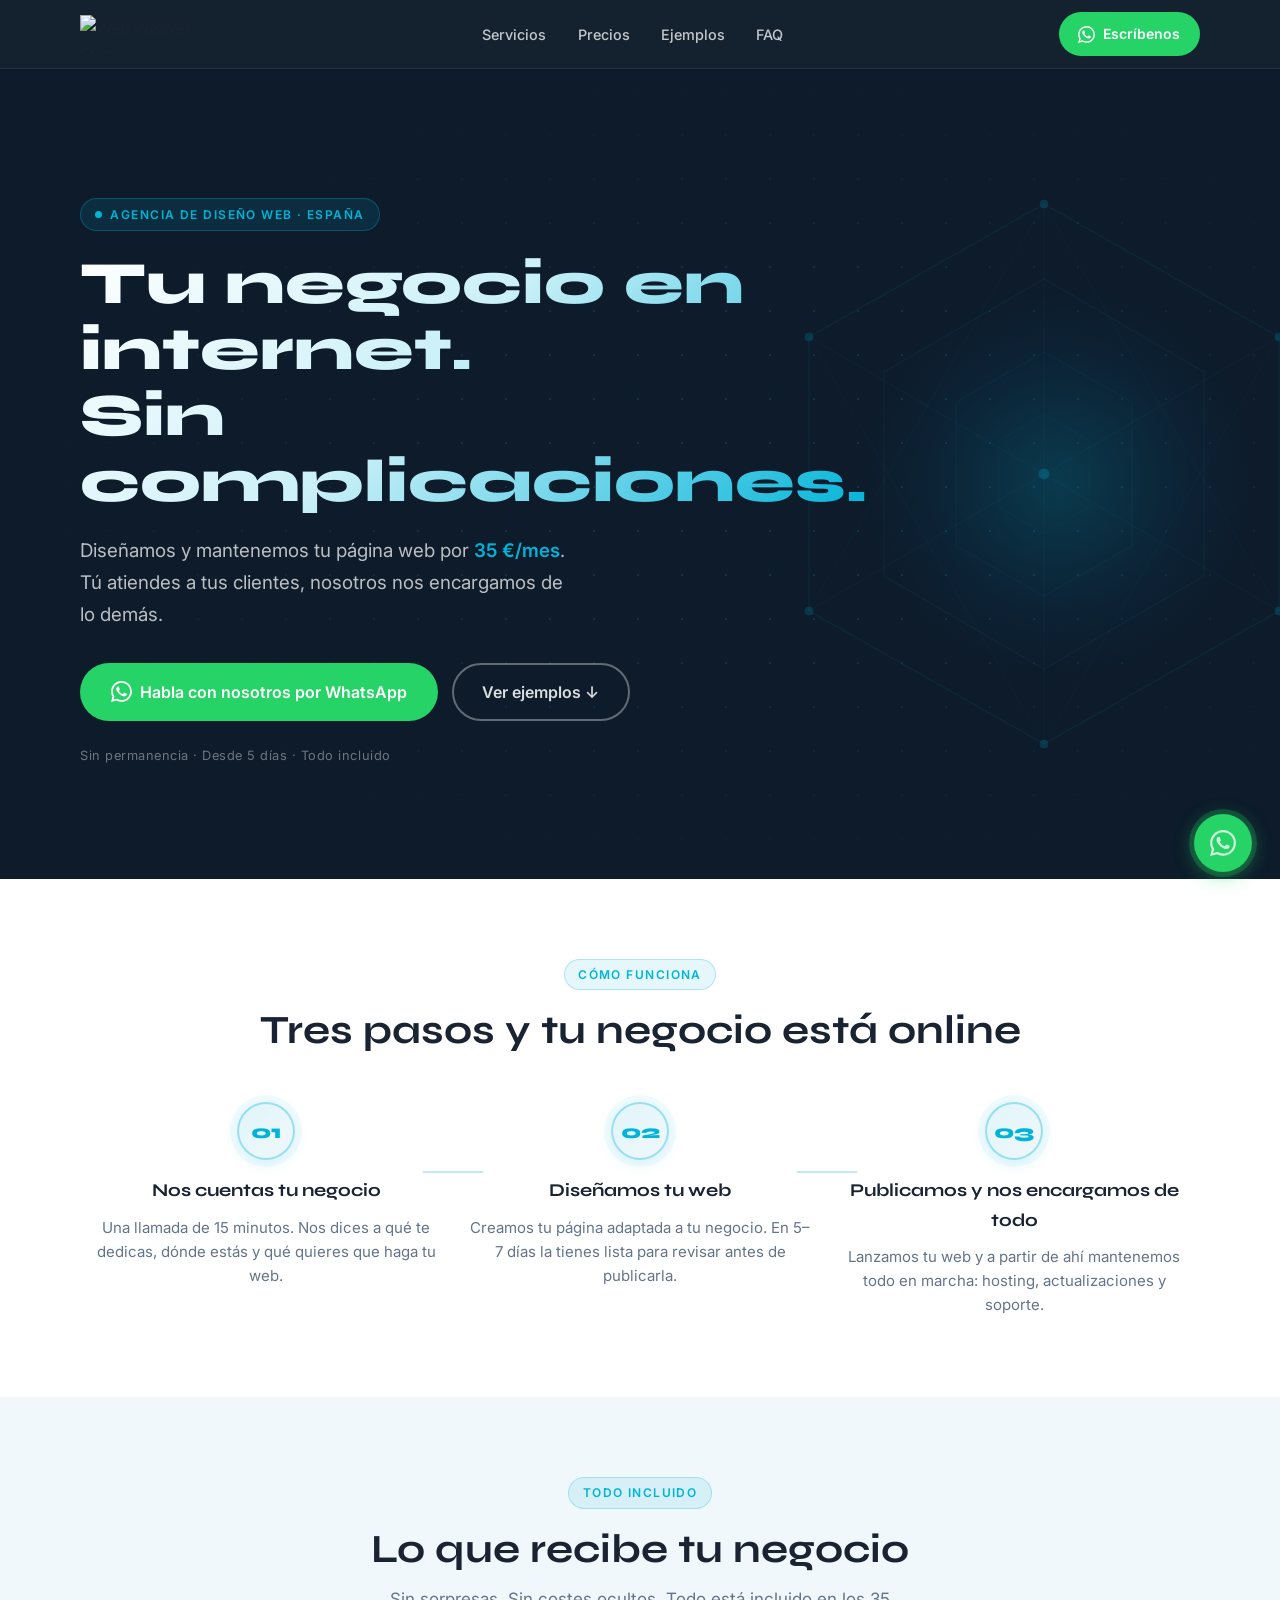
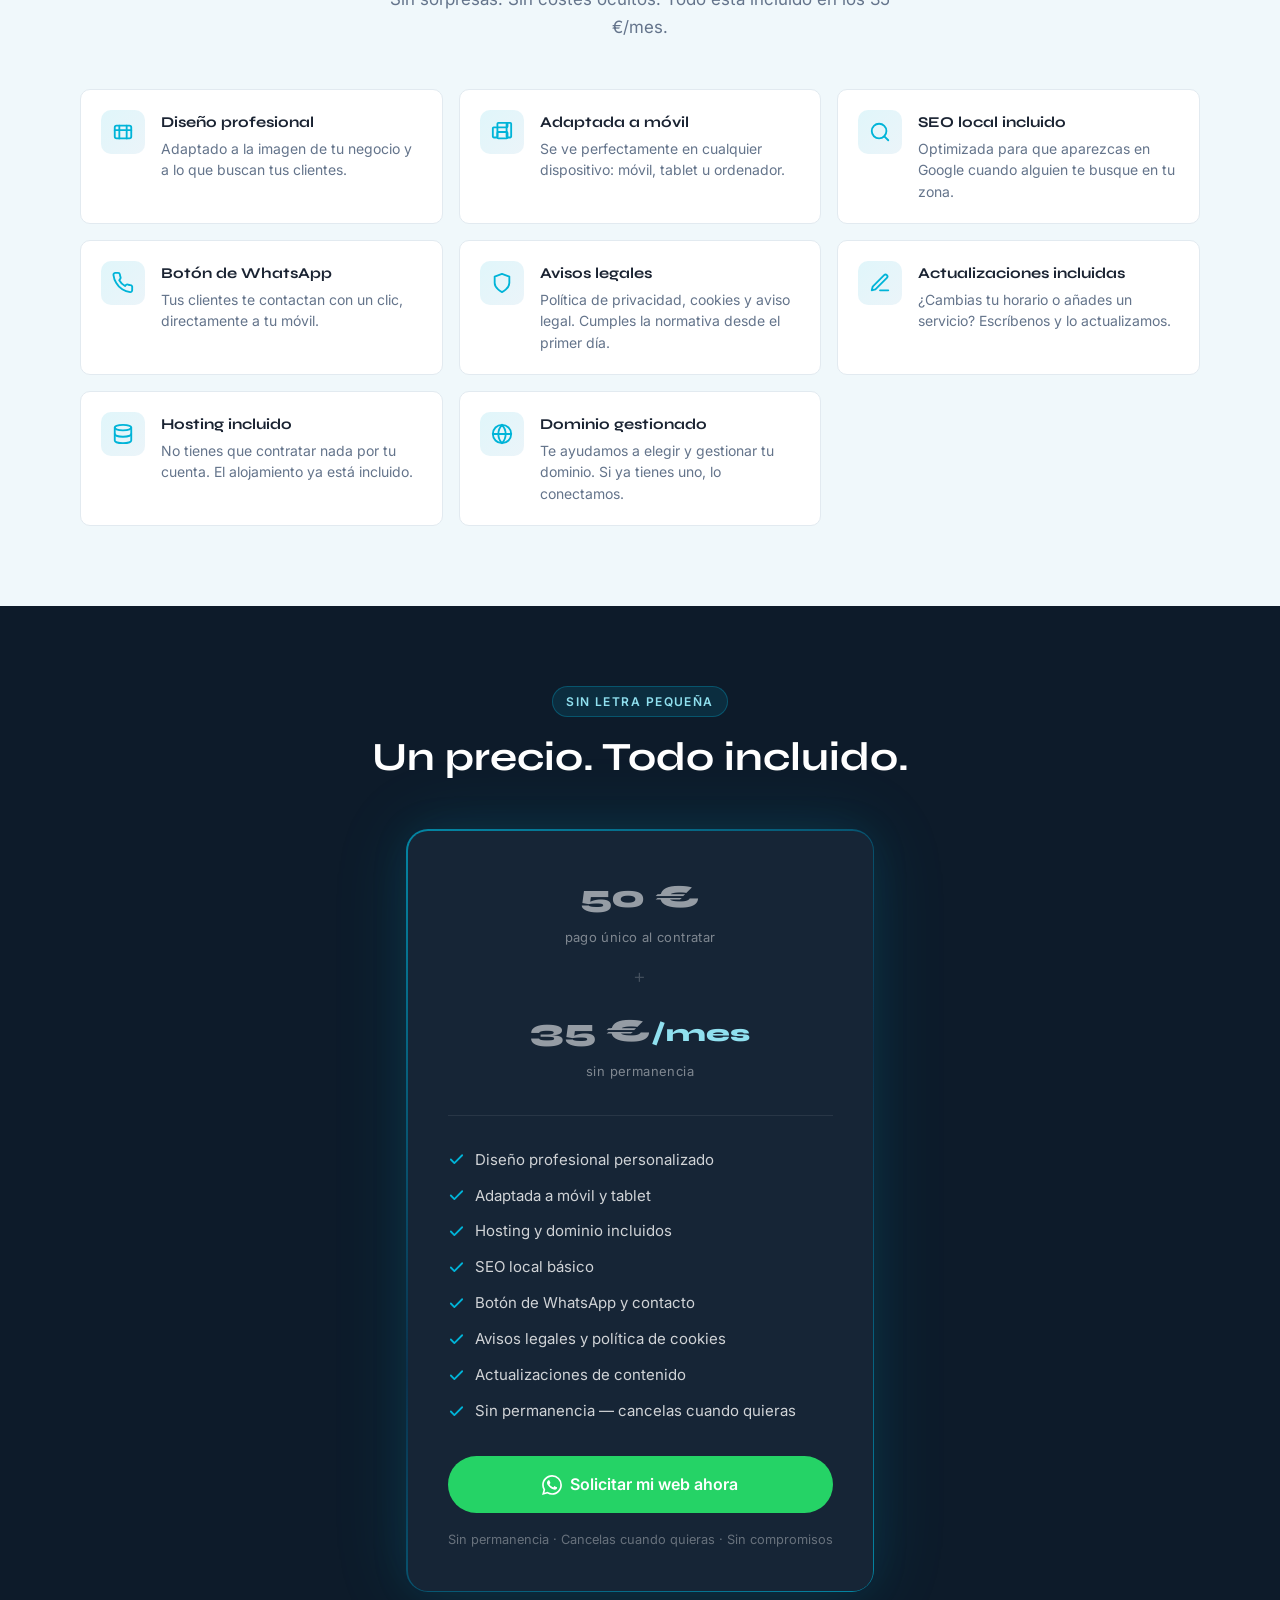
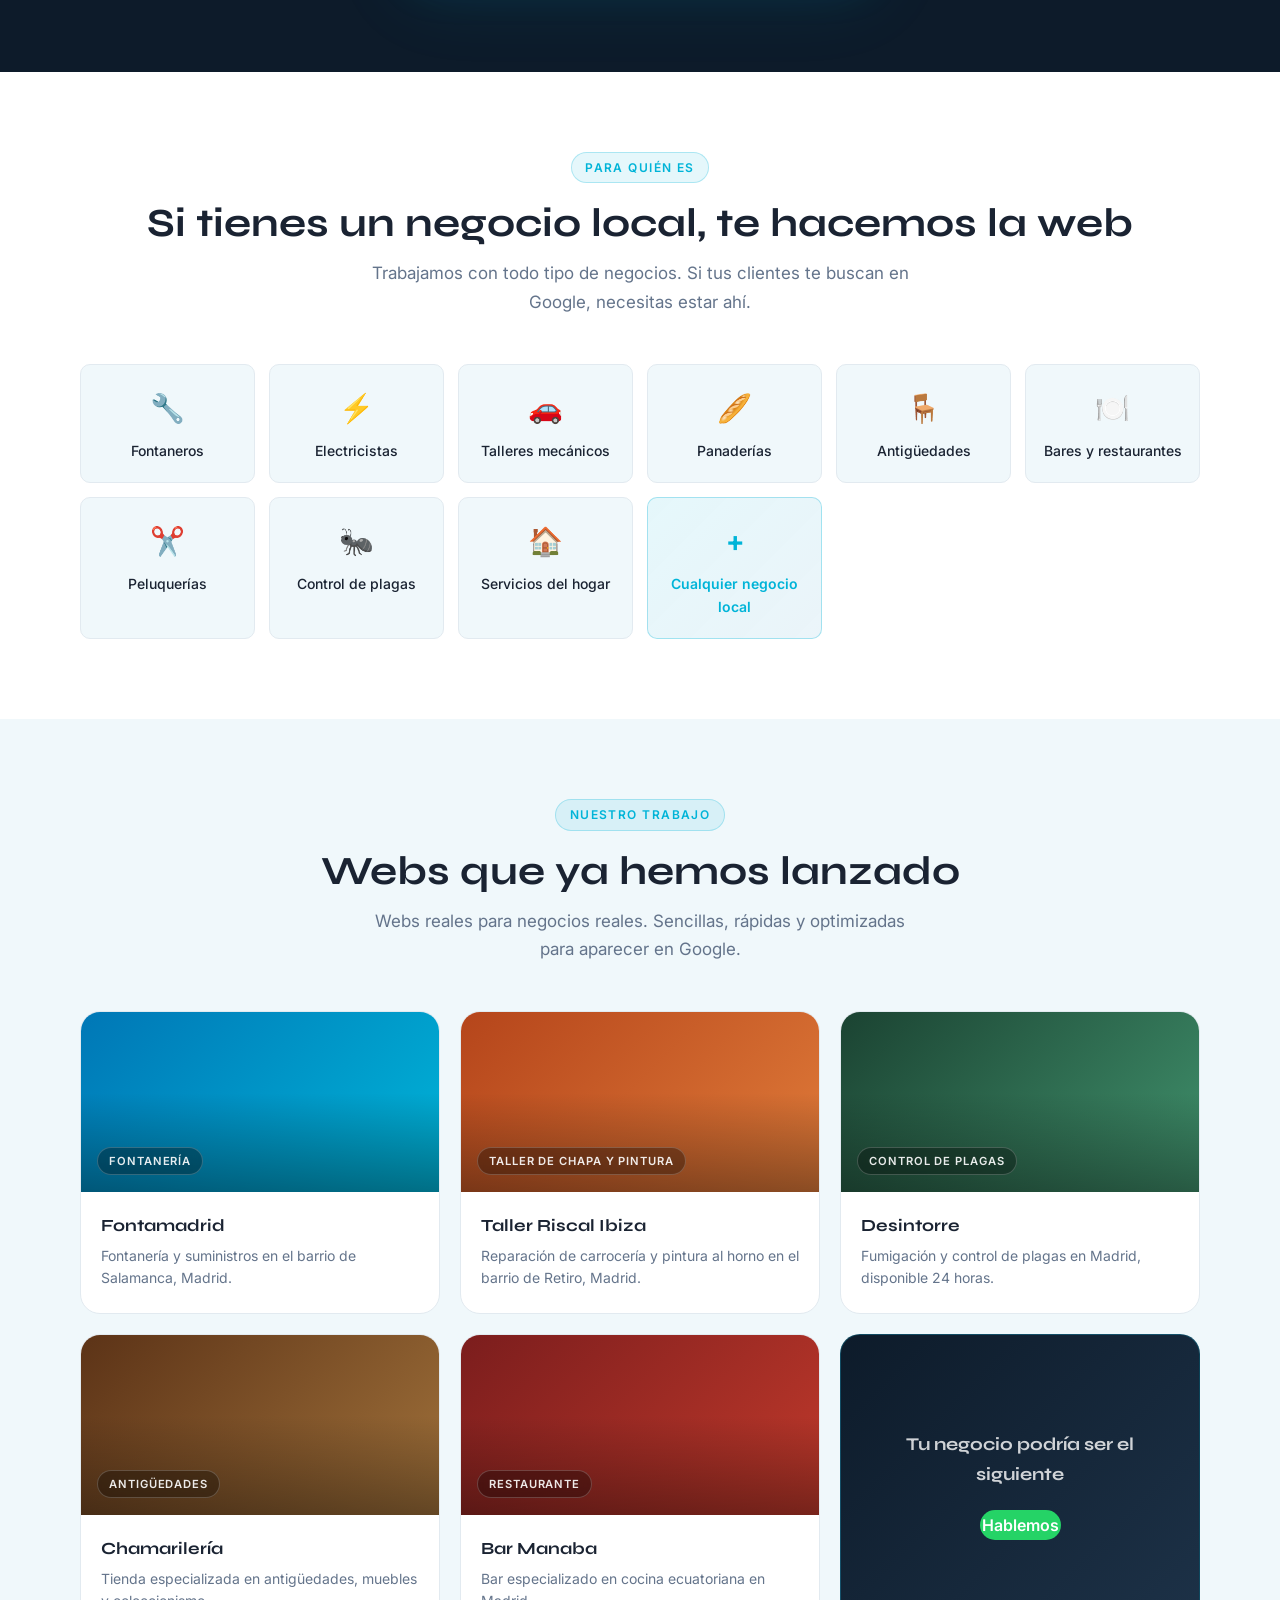
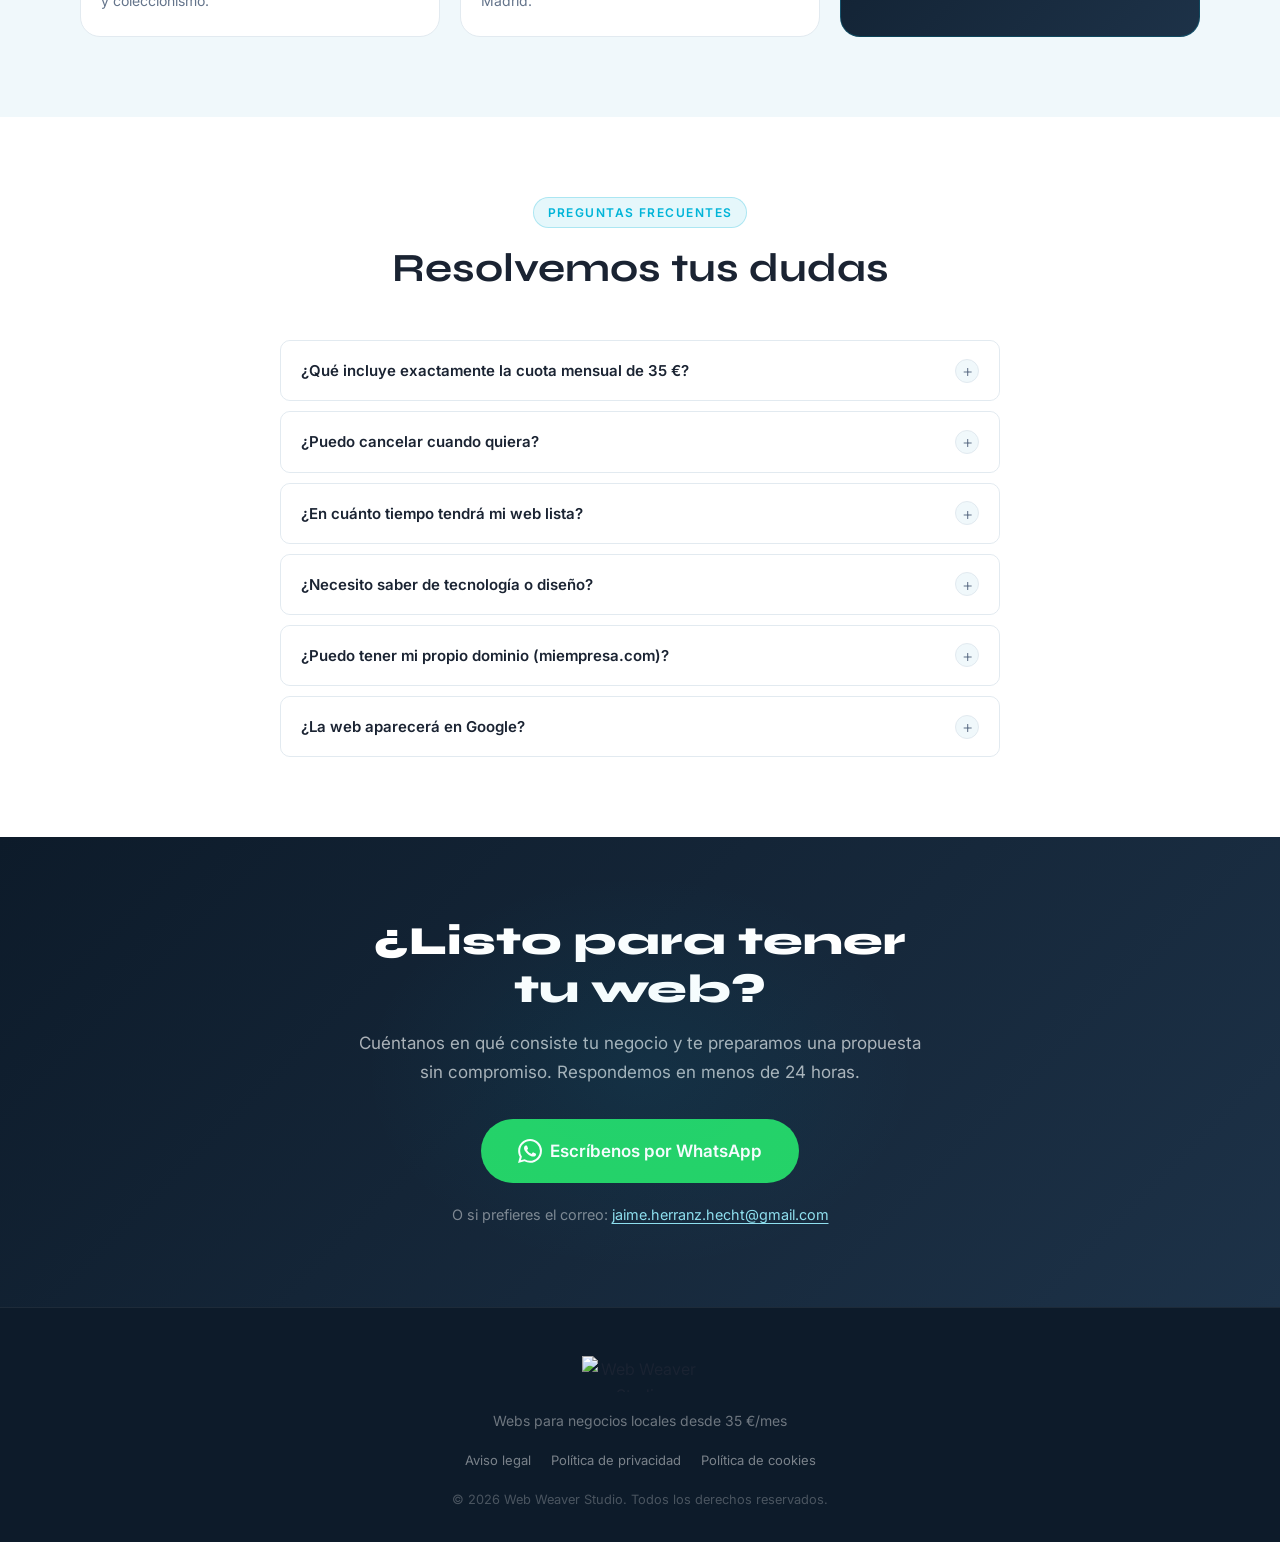
==== commit 708ee70f: "Mejoras UI/UX con Magic MCP: hero, FAQ, pricing y animaciones - Hero: dot-grid background, gradient " ====
--- a/index.html
+++ b/index.html
@@ -116,7 +116,7 @@
     </div>
     <div class="container hero__inner">
       <div class="hero__content">
-        <span class="hero__badge fade-in">Agencia de diseño web · España</span>
+        <span class="hero__badge fade-in"><span class="hero__badge-dot" aria-hidden="true"></span>Agencia de diseño web · España</span>
         <h1 class="hero__title fade-in">Tu negocio en internet.<br>Sin complicaciones.</h1>
         <p class="hero__subtitle fade-in">
           Diseñamos y mantenemos tu página web por <strong>35 €/mes</strong>.
@@ -271,6 +271,7 @@
         <h2 class="section__title section__title--light">Un precio. Todo incluido.</h2>
       </div>
       <div class="precio__wrapper">
+        <div class="precio__frame">
         <div class="precio__card fade-in">
           <div class="precio__top">
             <div class="precio__row">
@@ -325,6 +326,7 @@
           </a>
           <p class="precio__nota">Sin permanencia · Cancelas cuando quieras · Sin compromisos</p>
         </div>
+        </div>
       </div>
     </div>
   </section>
@@ -436,65 +438,65 @@
       </div>
       <div class="faq__list">
 
-        <details class="faq__item fade-in">
-          <summary class="faq__question">
+        <div class="faq__item fade-in">
+          <button class="faq__question" aria-expanded="false">
             ¿Qué incluye exactamente la cuota mensual de 35 €?
             <span class="faq__icon" aria-hidden="true"></span>
-          </summary>
-          <div class="faq__answer">
+          </button>
+          <div class="faq__answer" role="region">
             <p>Todo: hosting, mantenimiento técnico, actualizaciones de contenido (horarios, servicios, textos), soporte ante cualquier incidencia y gestión del dominio. No hay costes adicionales ocultos.</p>
           </div>
-        </details>
-
-        <details class="faq__item fade-in">
-          <summary class="faq__question">
+        </div>
+
+        <div class="faq__item fade-in">
+          <button class="faq__question" aria-expanded="false">
             ¿Puedo cancelar cuando quiera?
             <span class="faq__icon" aria-hidden="true"></span>
-          </summary>
-          <div class="faq__answer">
+          </button>
+          <div class="faq__answer" role="region">
             <p>Sí. No hay permanencia ni contrato de larga duración. Con un mes de preaviso damos de baja el servicio sin ningún coste adicional.</p>
           </div>
-        </details>
-
-        <details class="faq__item fade-in">
-          <summary class="faq__question">
+        </div>
+
+        <div class="faq__item fade-in">
+          <button class="faq__question" aria-expanded="false">
             ¿En cuánto tiempo tendrá mi web lista?
             <span class="faq__icon" aria-hidden="true"></span>
-          </summary>
-          <div class="faq__answer">
+          </button>
+          <div class="faq__answer" role="region">
             <p>Normalmente entre 5 y 7 días laborables desde que nos facilitas la información de tu negocio. Antes de publicarla te la enviamos para que la revises y des el visto bueno.</p>
           </div>
-        </details>
-
-        <details class="faq__item fade-in">
-          <summary class="faq__question">
+        </div>
+
+        <div class="faq__item fade-in">
+          <button class="faq__question" aria-expanded="false">
             ¿Necesito saber de tecnología o diseño?
             <span class="faq__icon" aria-hidden="true"></span>
-          </summary>
-          <div class="faq__answer">
+          </button>
+          <div class="faq__answer" role="region">
             <p>Para nada. Nos encargamos de todo: diseño, programación, hosting, dominio y mantenimiento. Tú solo tienes que contarnos qué hace tu negocio y darnos el visto bueno al diseño.</p>
           </div>
-        </details>
-
-        <details class="faq__item fade-in">
-          <summary class="faq__question">
+        </div>
+
+        <div class="faq__item fade-in">
+          <button class="faq__question" aria-expanded="false">
             ¿Puedo tener mi propio dominio (miempresa.com)?
             <span class="faq__icon" aria-hidden="true"></span>
-          </summary>
-          <div class="faq__answer">
+          </button>
+          <div class="faq__answer" role="region">
             <p>Sí. Te ayudamos a elegir y registrar tu dominio si todavía no tienes uno. Si ya tienes uno contratado, lo conectamos a tu nueva web sin problema.</p>
           </div>
-        </details>
-
-        <details class="faq__item fade-in">
-          <summary class="faq__question">
+        </div>
+
+        <div class="faq__item fade-in">
+          <button class="faq__question" aria-expanded="false">
             ¿La web aparecerá en Google?
             <span class="faq__icon" aria-hidden="true"></span>
-          </summary>
-          <div class="faq__answer">
+          </button>
+          <div class="faq__answer" role="region">
             <p>Sí. Todas nuestras webs incluyen SEO local básico: metaetiquetas, datos estructurados (Schema.org) y configuración correcta para que Google indexe tu negocio. Aparecer en los primeros resultados lleva tiempo, pero partimos con todo bien configurado desde el primer día.</p>
           </div>
-        </details>
+        </div>
 
       </div>
     </div>
@@ -536,6 +538,14 @@
     </div>
   </footer>
 
+  <!-- ===== FLOATING WHATSAPP ===== -->
+  <a href="https://wa.me/34XXXXXXXXX?text=Hola%2C%20me%20interesa%20una%20web%20para%20mi%20negocio"
+     class="wa-float"
+     target="_blank" rel="noopener noreferrer"
+     aria-label="Contactar por WhatsApp">
+    <svg xmlns="http://www.w3.org/2000/svg" width="26" height="26" viewBox="0 0 24 24" fill="currentColor" aria-hidden="true"><path d="M17.472 14.382c-.297-.149-1.758-.867-2.03-.967-.273-.099-.471-.148-.67.15-.197.297-.767.966-.94 1.164-.173.199-.347.223-.644.075-.297-.15-1.255-.463-2.39-1.475-.883-.788-1.48-1.761-1.653-2.059-.173-.297-.018-.458.13-.606.134-.133.298-.347.446-.52.149-.174.198-.298.298-.497.099-.198.05-.371-.025-.52-.075-.149-.669-1.612-.916-2.207-.242-.579-.487-.5-.669-.51a12.8 12.8 0 0 0-.57-.01c-.198 0-.52.074-.792.372-.272.297-1.04 1.016-1.04 2.479 0 1.462 1.065 2.875 1.213 3.074.149.198 2.096 3.2 5.077 4.487.709.306 1.262.489 1.694.625.712.227 1.36.195 1.871.118.571-.085 1.758-.719 2.006-1.413.248-.694.248-1.289.173-1.413-.074-.124-.272-.198-.57-.347m-5.421 7.403h-.004a9.87 9.87 0 0 1-5.031-1.378l-.361-.214-3.741.982.998-3.648-.235-.374a9.86 9.86 0 0 1-1.51-5.26c.001-5.45 4.436-9.884 9.888-9.884 2.64 0 5.122 1.03 6.988 2.898a9.825 9.825 0 0 1 2.893 6.994c-.003 5.45-4.437 9.884-9.885 9.884m8.413-18.297A11.815 11.815 0 0 0 12.05 0C5.495 0 .16 5.335.157 11.892c0 2.096.547 4.142 1.588 5.945L.057 24l6.305-1.654a11.882 11.882 0 0 0 5.683 1.448h.005c6.554 0 11.89-5.335 11.893-11.893a11.821 11.821 0 0 0-3.48-8.413Z"/></svg>
+  </a>
+
   <script src="js/main.js"></script>
 </body>
 </html>
--- a/css/styles.css
+++ b/css/styles.css
@@ -1000,3 +1000,290 @@
   margin: 0 0.4rem;
 }
 .legal-footer a:hover { color: var(--clr-teal-light); }
+
+
+/* ============================================================
+   MAGIC MCP — UI/UX IMPROVEMENTS
+   ============================================================ */
+
+/* --- Hero: dot grid background overlay --- */
+.hero__bg::after {
+  content: '';
+  position: absolute;
+  inset: 0;
+  background-image:
+    radial-gradient(circle, rgba(0,180,216,0.18) 1px, transparent 1px);
+  background-size: 44px 44px;
+  -webkit-mask-image: radial-gradient(ellipse 80% 70% at 60% 50%, black 20%, transparent 80%);
+  mask-image: radial-gradient(ellipse 80% 70% at 60% 50%, black 20%, transparent 80%);
+  pointer-events: none;
+}
+
+/* --- Hero: gradient clip text on title --- */
+.hero__title {
+  background: linear-gradient(135deg, #ffffff 0%, #caf0f8 45%, #00b4d8 100%);
+  -webkit-background-clip: text;
+  -webkit-text-fill-color: transparent;
+  background-clip: text;
+}
+
+/* --- Hero: animated pulsing badge dot --- */
+.hero__badge {
+  display: inline-flex;
+  align-items: center;
+  gap: 0.5rem;
+}
+.hero__badge-dot {
+  flex-shrink: 0;
+  width: 7px;
+  height: 7px;
+  border-radius: 50%;
+  background: var(--clr-teal);
+  animation: badge-pulse 2.4s ease-in-out infinite;
+}
+@keyframes badge-pulse {
+  0%, 100% { opacity: 1;   box-shadow: 0 0 0 0   rgba(0,180,216,0.55); }
+  50%       { opacity: 0.5; box-shadow: 0 0 0 5px rgba(0,180,216,0); }
+}
+
+/* --- Hero: larger, softer logo glow --- */
+.hero__logo-glow {
+  width: 400px;
+  height: 400px;
+  background: radial-gradient(circle, rgba(0,180,216,0.20) 0%, rgba(0,119,182,0.08) 45%, transparent 70%);
+}
+
+/* --- Proceso: step numbers as styled circles --- */
+.proceso__number {
+  display: inline-flex;
+  align-items: center;
+  justify-content: center;
+  width: 58px;
+  height: 58px;
+  border-radius: 50%;
+  border: 2px solid rgba(0,180,216,0.35);
+  background: linear-gradient(135deg, rgba(0,180,216,0.12), rgba(0,119,182,0.06));
+  font-size: 1.2rem;
+  font-weight: 800;
+  color: var(--clr-teal);
+  opacity: 1;
+  margin: 0 auto 1rem;
+  box-shadow: 0 0 0 7px rgba(0,180,216,0.05), 0 4px 16px rgba(0,180,216,0.12);
+  transition: box-shadow var(--ease), border-color var(--ease);
+}
+.proceso__step:hover .proceso__number {
+  border-color: rgba(0,180,216,0.65);
+  box-shadow: 0 0 0 10px rgba(0,180,216,0.07), 0 4px 20px rgba(0,180,216,0.20);
+}
+
+/* --- Proceso: connector line --- */
+.proceso__connector {
+  opacity: 0.22;
+  background: linear-gradient(to right, var(--clr-teal), var(--clr-blue));
+}
+
+/* --- Pricing card: gradient frame border wrapper --- */
+.precio__frame {
+  background: linear-gradient(
+    145deg,
+    rgba(0,180,216,0.70) 0%,
+    rgba(0,119,182,0.25) 50%,
+    rgba(0,180,216,0.70) 100%
+  );
+  border-radius: calc(var(--radius-lg) + 2px);
+  padding: 1.5px;
+  box-shadow: 0 0 80px rgba(0,180,216,0.12), 0 0 40px rgba(0,180,216,0.08);
+}
+.precio__card {
+  border: none;
+  border-radius: var(--radius-lg);
+  box-shadow: none;
+}
+
+/* --- Pricing: setup fee visual separator --- */
+.precio__top {
+  position: relative;
+}
+.precio__plus {
+  font-size: 1.25rem;
+  color: rgba(255,255,255,0.20);
+  font-weight: 300;
+  margin: 0.75rem 0;
+  letter-spacing: 0.05em;
+}
+.precio__amount {
+  font-size: 2rem;
+  color: rgba(255,255,255,0.55);
+}
+
+/* --- FAQ: button-based accordion, smooth animation --- */
+.faq__question {
+  width: 100%;
+  text-align: left;
+  background: var(--clr-white);
+  border-radius: var(--radius);
+}
+.faq__answer {
+  max-height: 0;
+  overflow: hidden;
+  transition:
+    max-height 0.40s cubic-bezier(0.4, 0, 0.2, 1),
+    opacity    0.30s ease,
+    padding    0.30s ease;
+  opacity: 0;
+  border-top: none;
+  padding: 0 1.25rem;
+}
+.faq__item.is-open .faq__answer {
+  max-height: 380px;
+  opacity: 1;
+  padding: 1rem 1.25rem 1.25rem;
+  border-top: 1px solid var(--clr-border);
+}
+.faq__item.is-open {
+  border-color: rgba(0,180,216,0.40);
+  box-shadow: 0 0 0 3px rgba(0,180,216,0.07);
+}
+.faq__item.is-open .faq__question {
+  color: var(--clr-teal);
+  border-radius: var(--radius) var(--radius) 0 0;
+}
+.faq__item.is-open .faq__icon {
+  background: rgba(0,180,216,0.12);
+  border-color: rgba(0,180,216,0.30);
+  color: var(--clr-teal);
+  transform: rotate(45deg);
+}
+
+/* --- Floating WhatsApp button --- */
+.wa-float {
+  position: fixed;
+  bottom: 1.75rem;
+  right: 1.75rem;
+  z-index: 200;
+  width: 58px;
+  height: 58px;
+  border-radius: 50%;
+  background: var(--clr-whatsapp);
+  color: #fff;
+  display: flex;
+  align-items: center;
+  justify-content: center;
+  text-decoration: none;
+  box-shadow:
+    0 4px 20px rgba(37,211,102,0.45),
+    0 2px 8px  rgba(0,0,0,0.18);
+  transition: transform var(--ease), box-shadow var(--ease);
+  animation: wa-bounce-in 0.55s 1.8s both cubic-bezier(0.34, 1.56, 0.64, 1);
+}
+.wa-float:hover {
+  transform: scale(1.11) translateY(-2px);
+  box-shadow:
+    0 8px 32px rgba(37,211,102,0.55),
+    0 2px 12px rgba(0,0,0,0.22);
+}
+.wa-float::before {
+  content: '';
+  position: absolute;
+  inset: -5px;
+  border-radius: 50%;
+  background: rgba(37,211,102,0.22);
+  animation: wa-ring 2.6s ease-in-out 2.4s infinite;
+  pointer-events: none;
+}
+@keyframes wa-bounce-in {
+  from { opacity: 0; transform: scale(0.2) translateY(24px); }
+  to   { opacity: 1; transform: scale(1) translateY(0); }
+}
+@keyframes wa-ring {
+  0%   { transform: scale(1);    opacity: 0.55; }
+  70%  { transform: scale(1.40); opacity: 0; }
+  100% { transform: scale(1.40); opacity: 0; }
+}
+
+/* --- Incluye: icon glow on hover --- */
+.incluye__item:hover .incluye__icon {
+  background: linear-gradient(135deg, rgba(0,180,216,0.24), rgba(0,119,182,0.14));
+  box-shadow: 0 0 18px rgba(0,180,216,0.22);
+  transition: background var(--ease), box-shadow var(--ease);
+}
+
+/* --- Ejemplos: gradient overlay on preview images --- */
+.ejemplo__preview {
+  position: relative;
+}
+.ejemplo__preview::after {
+  content: '';
+  position: absolute;
+  inset: 0;
+  background: linear-gradient(to top, rgba(0,0,0,0.38) 0%, transparent 55%);
+  pointer-events: none;
+}
+.ejemplo__preview .ejemplo__badge {
+  position: relative;
+  z-index: 1;
+}
+
+/* --- Paraquien: emoji bounce on hover --- */
+.paraquien__item span:first-child {
+  display: inline-block;
+  transition: transform 0.25s cubic-bezier(0.34, 1.56, 0.64, 1);
+}
+.paraquien__item:hover span:first-child {
+  transform: scale(1.25) rotate(-8deg);
+}
+
+/* --- Contact section: radial glow background --- */
+.contacto__inner {
+  position: relative;
+}
+.contacto__inner::before {
+  content: '';
+  position: absolute;
+  top: 50%;
+  left: 50%;
+  transform: translate(-50%, -50%);
+  width: 560px;
+  height: 400px;
+  border-radius: 50%;
+  background: radial-gradient(ellipse, rgba(0,180,216,0.07) 0%, transparent 70%);
+  pointer-events: none;
+}
+
+/* --- Nav toggle: animated hamburger → X --- */
+.nav-toggle.is-open span:nth-child(1) { transform: translateY(7px) rotate(45deg); }
+.nav-toggle.is-open span:nth-child(2) { opacity: 0; transform: scaleX(0); }
+.nav-toggle.is-open span:nth-child(3) { transform: translateY(-7px) rotate(-45deg); }
+
+/* --- Scroll progress bar at the top --- */
+.scroll-progress {
+  position: fixed;
+  top: 0;
+  left: 0;
+  height: 2.5px;
+  width: 0%;
+  background: linear-gradient(90deg, var(--clr-teal), var(--clr-blue));
+  z-index: 9999;
+  transition: width 0.1s linear;
+}
+
+/* --- Stagger delay utilities for grids --- */
+.incluye__item:nth-child(1)  { transition-delay: 0.05s; }
+.incluye__item:nth-child(2)  { transition-delay: 0.10s; }
+.incluye__item:nth-child(3)  { transition-delay: 0.15s; }
+.incluye__item:nth-child(4)  { transition-delay: 0.20s; }
+.incluye__item:nth-child(5)  { transition-delay: 0.25s; }
+.incluye__item:nth-child(6)  { transition-delay: 0.30s; }
+.incluye__item:nth-child(7)  { transition-delay: 0.35s; }
+.incluye__item:nth-child(8)  { transition-delay: 0.40s; }
+
+.paraquien__item:nth-child(1)  { transition-delay: 0.04s; }
+.paraquien__item:nth-child(2)  { transition-delay: 0.08s; }
+.paraquien__item:nth-child(3)  { transition-delay: 0.12s; }
+.paraquien__item:nth-child(4)  { transition-delay: 0.16s; }
+.paraquien__item:nth-child(5)  { transition-delay: 0.20s; }
+.paraquien__item:nth-child(6)  { transition-delay: 0.24s; }
+.paraquien__item:nth-child(7)  { transition-delay: 0.28s; }
+.paraquien__item:nth-child(8)  { transition-delay: 0.32s; }
+.paraquien__item:nth-child(9)  { transition-delay: 0.36s; }
+.paraquien__item:nth-child(10) { transition-delay: 0.40s; }
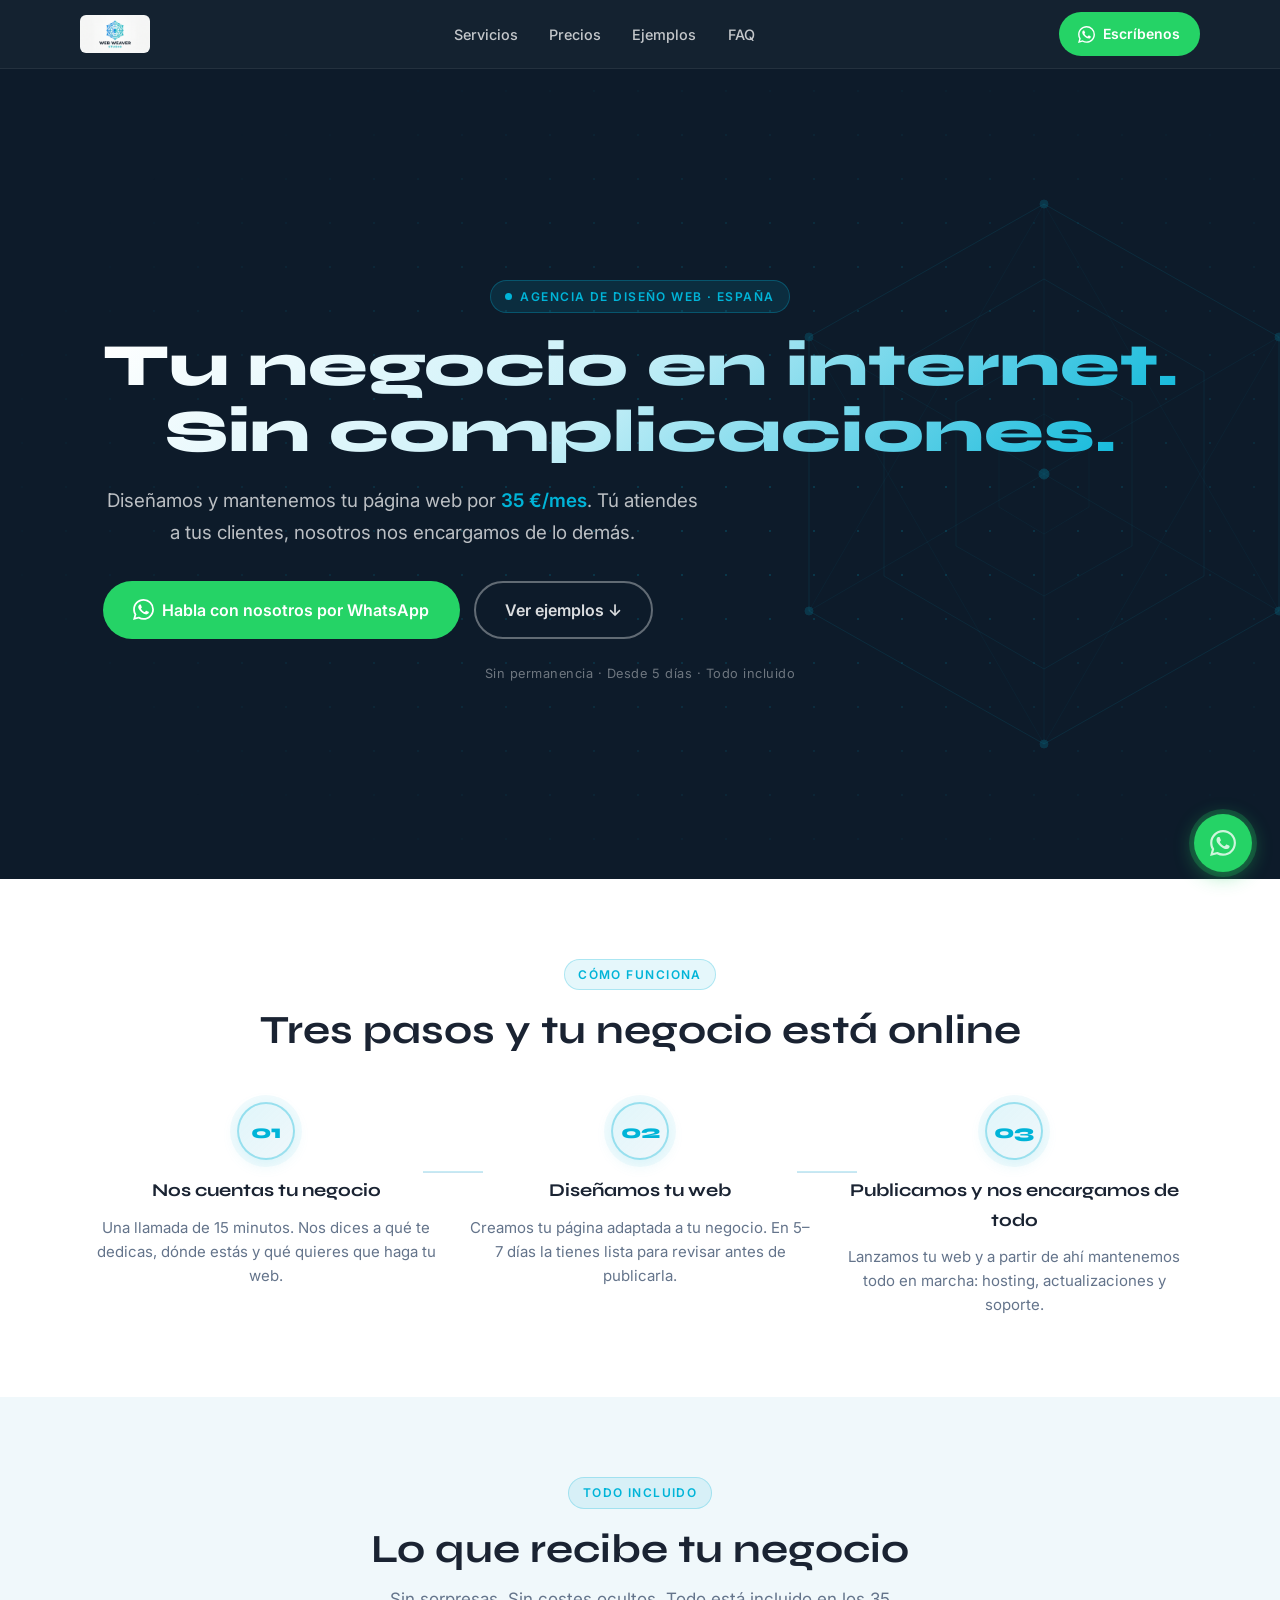
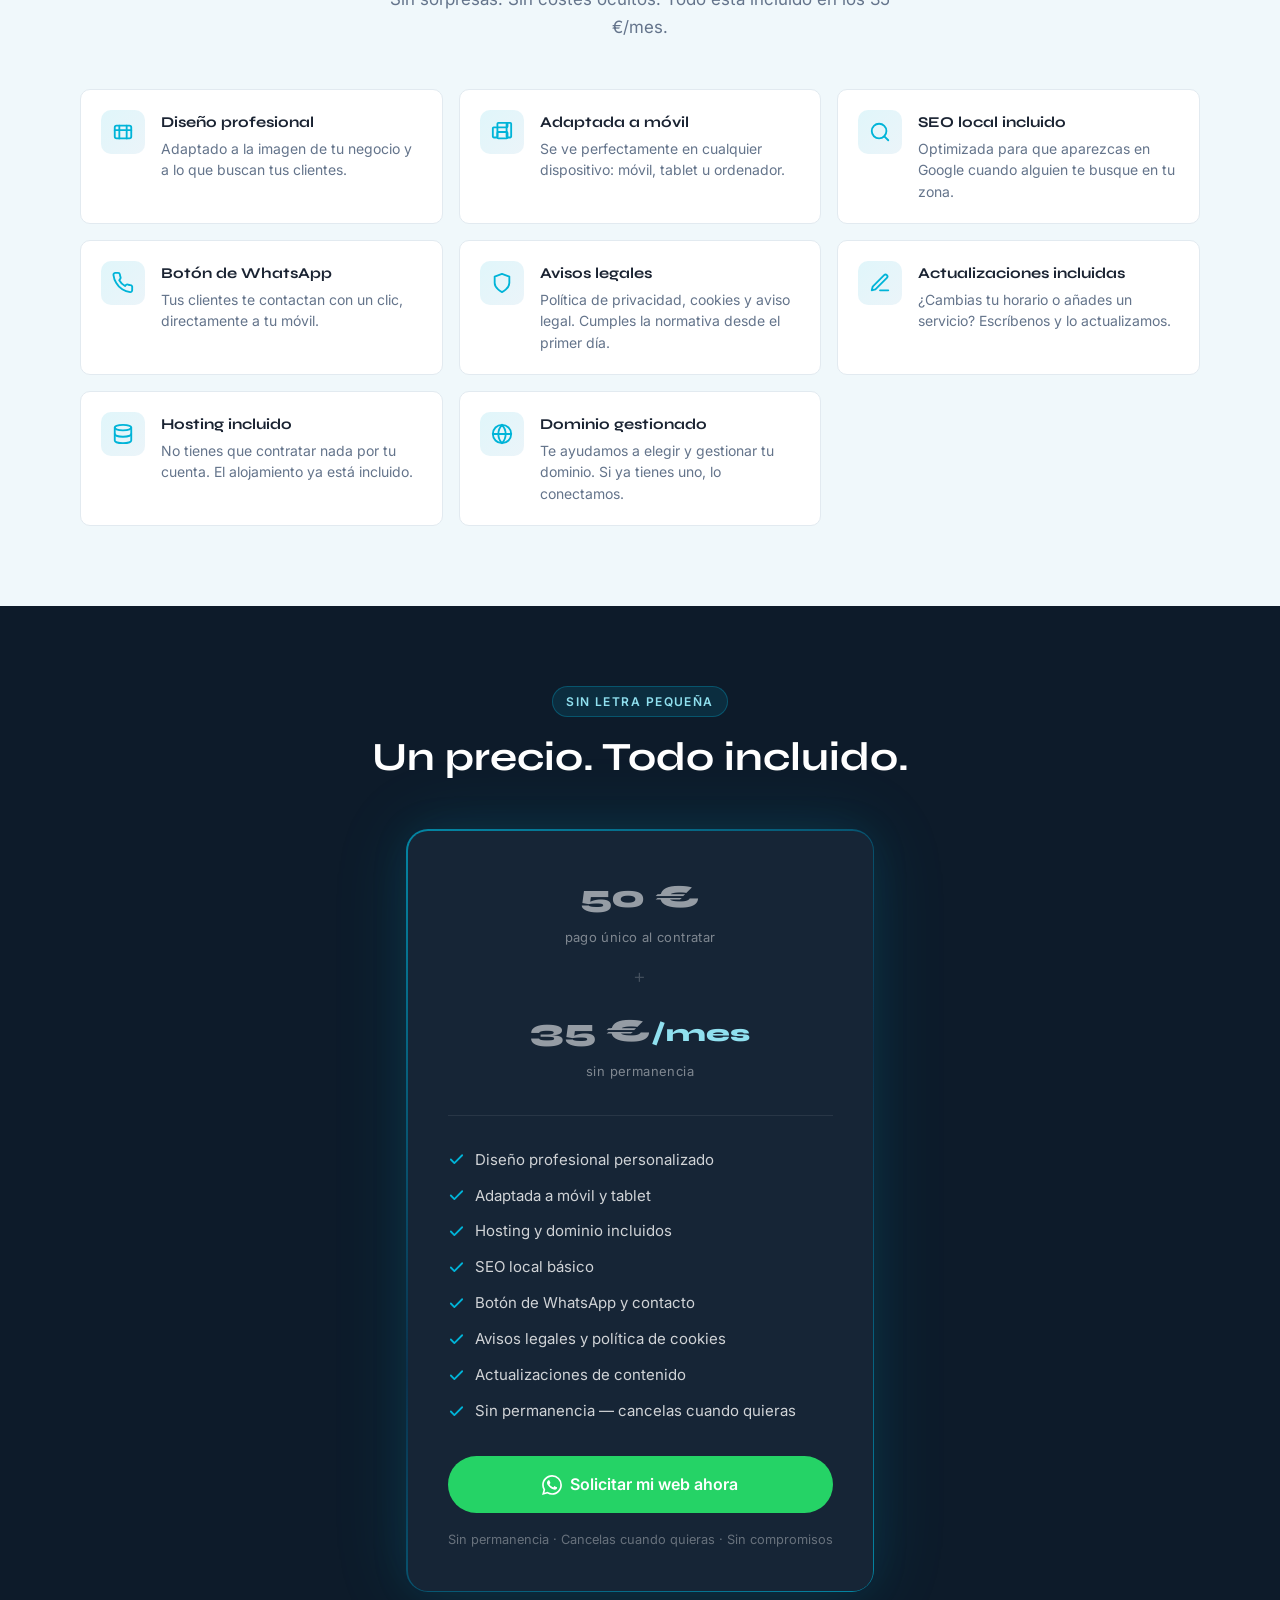
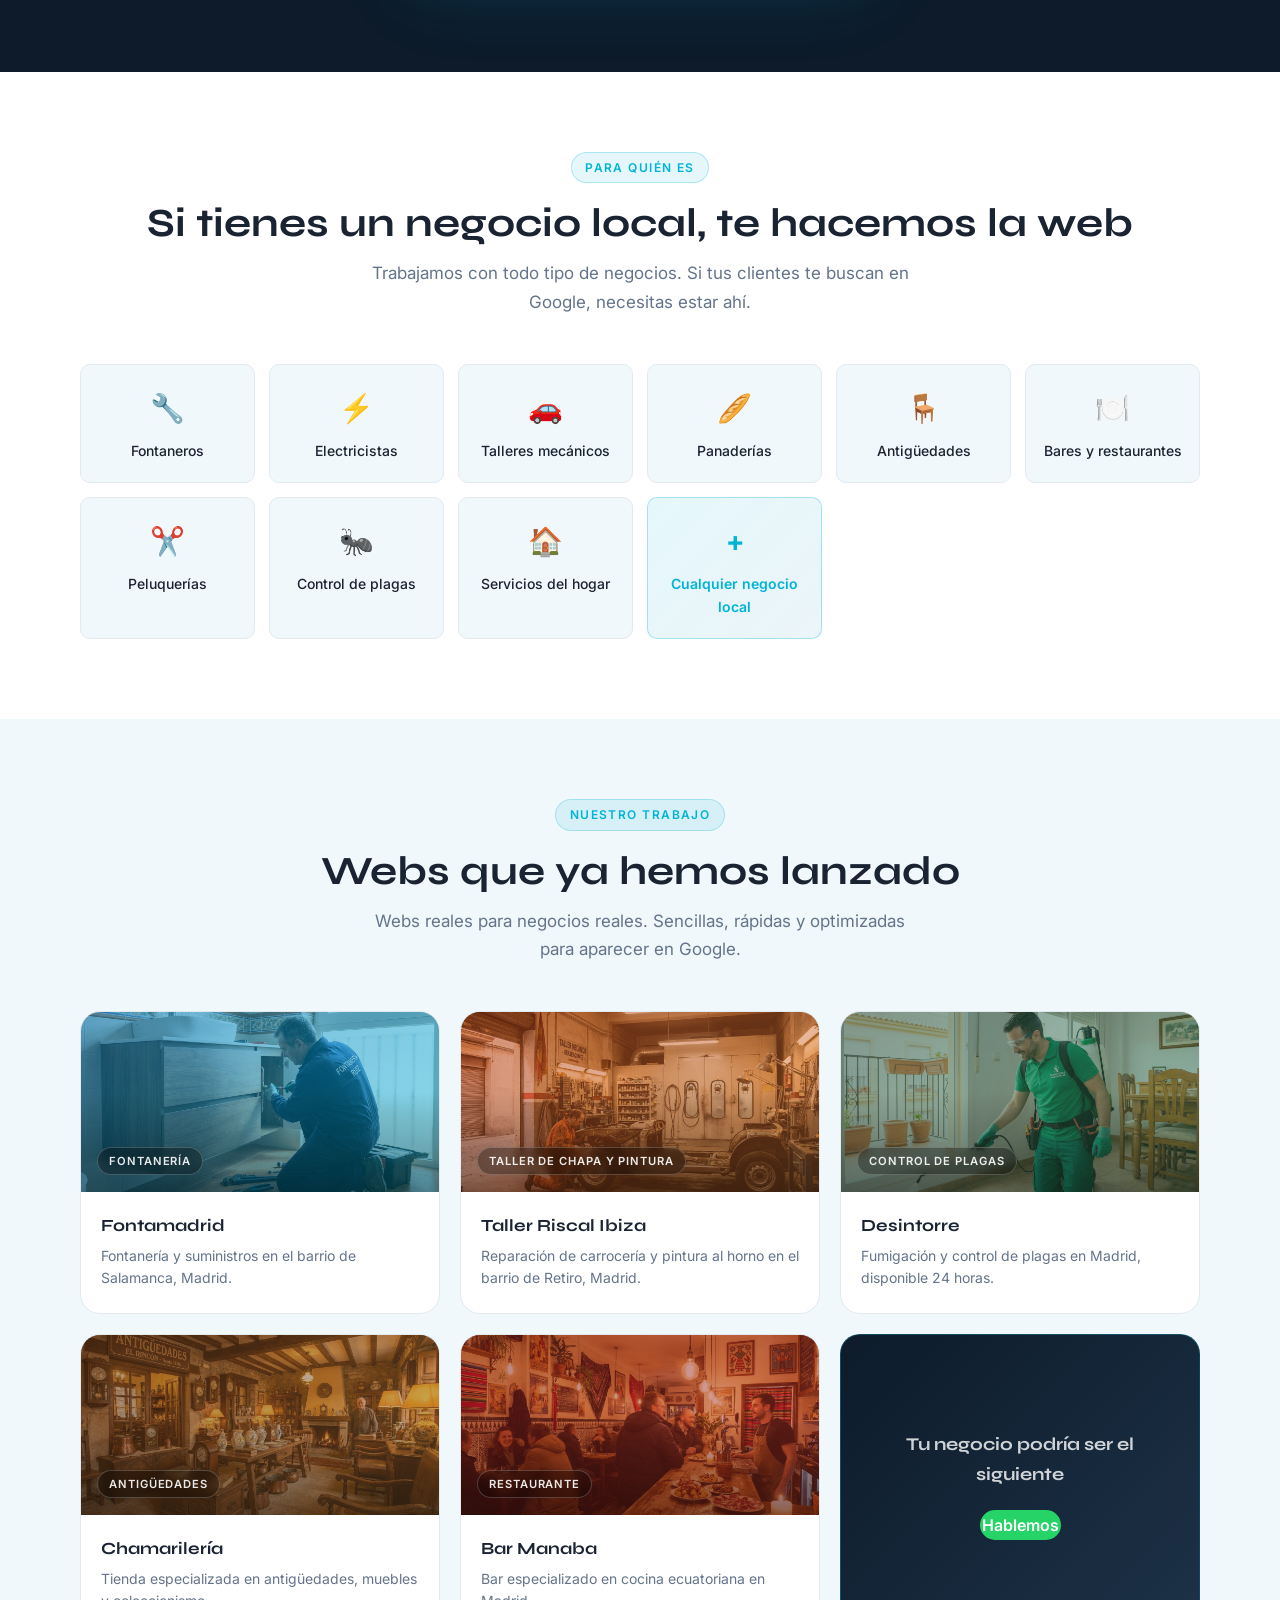
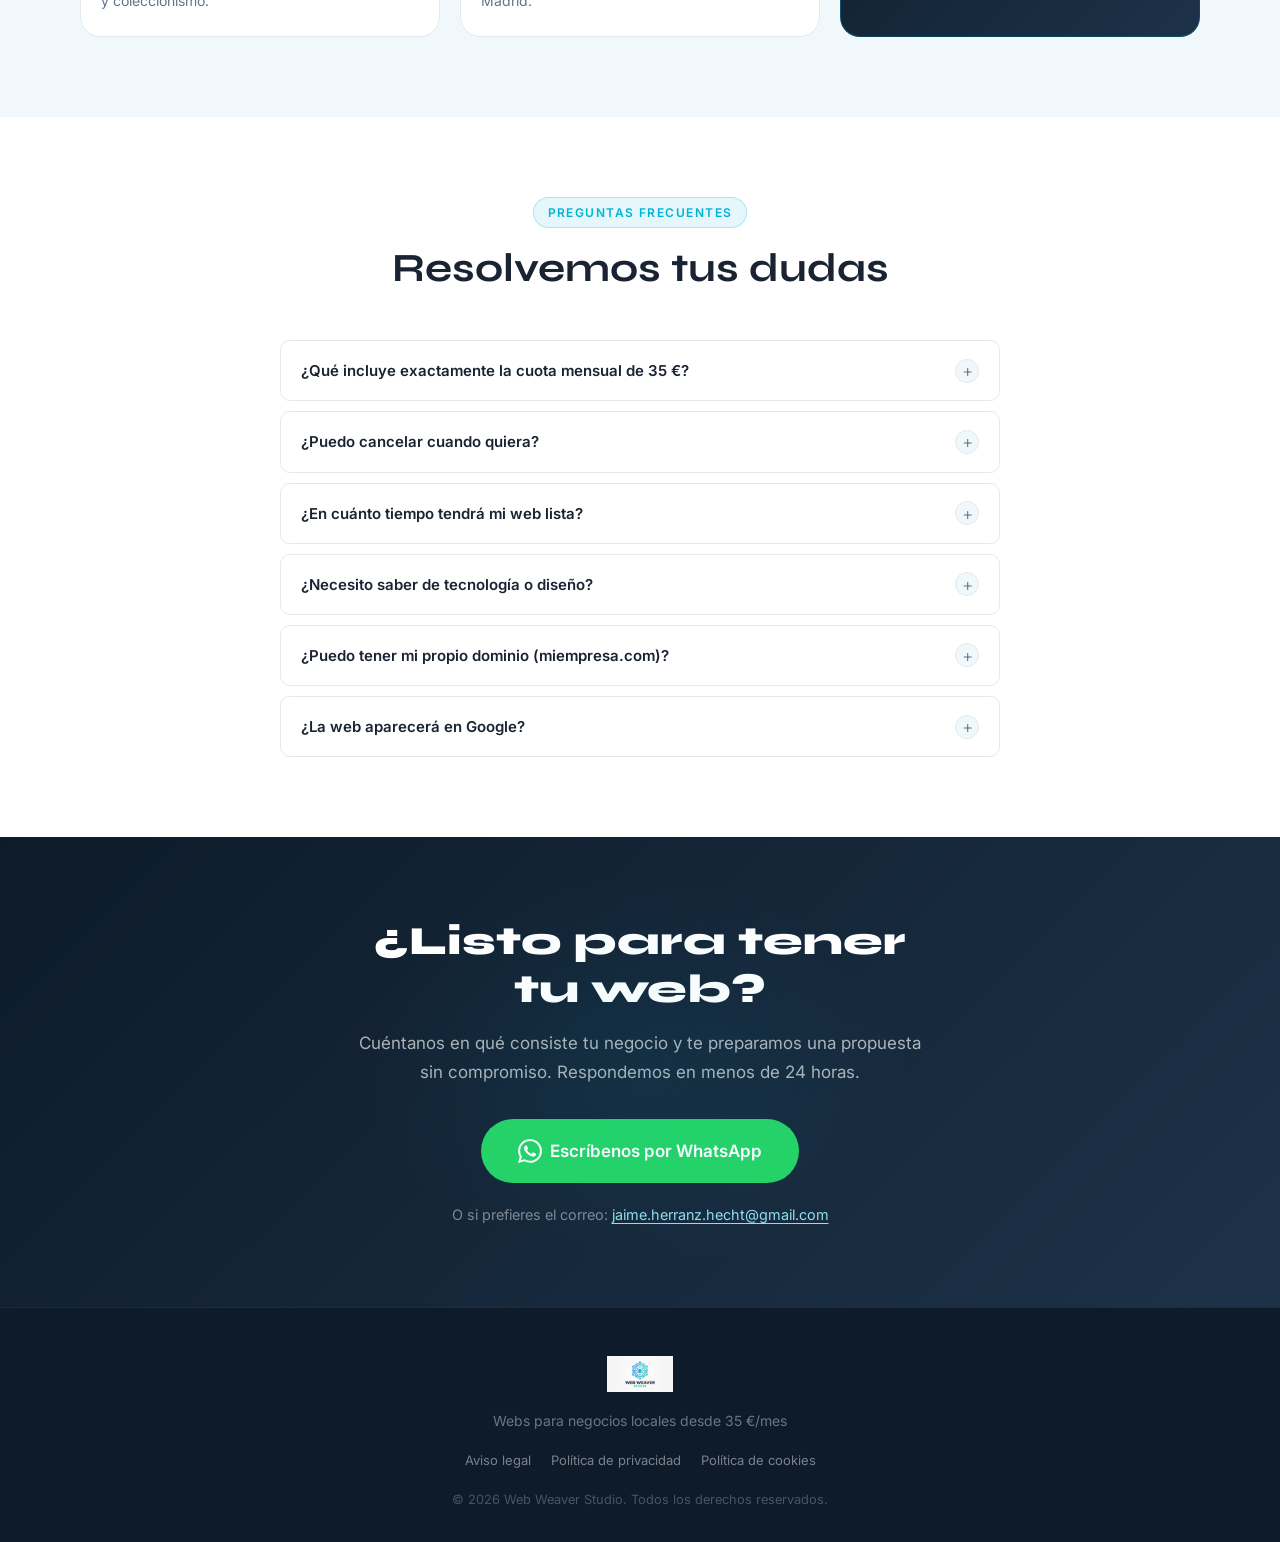
==== commit 00f9e367: "Hero: eliminar visual con logo, centrar contenido en pantalla completa El recuadro blanco del logo q" ====
--- a/index.html
+++ b/index.html
@@ -133,10 +133,6 @@
         </div>
         <p class="hero__note fade-in">Sin permanencia · Desde 5 días · Todo incluido</p>
       </div>
-      <div class="hero__visual fade-in" aria-hidden="true">
-        <div class="hero__logo-glow"></div>
-        <img src="img/logo.png" alt="" class="hero__logo-img">
-      </div>
     </div>
   </section>
 
--- a/css/styles.css
+++ b/css/styles.css
@@ -209,6 +209,7 @@
 .header__logo img {
   height: 38px;
   width: auto;
+  border-radius: 6px;
 }
 
 .nav {
@@ -302,10 +303,10 @@
 .hero__inner {
   position: relative;
   z-index: 1;
-  display: grid;
-  grid-template-columns: 1fr 1fr;
-  gap: 3rem;
-  align-items: center;
+  display: flex;
+  flex-direction: column;
+  align-items: center;
+  text-align: center;
 }
 
 .hero__badge {
@@ -334,7 +335,7 @@
 .hero__subtitle {
   font-size: clamp(1rem, 1.8vw, 1.175rem);
   color: rgba(255,255,255,0.72);
-  max-width: 500px;
+  max-width: 600px;
   margin-bottom: 2rem;
   line-height: 1.7;
 }
@@ -383,8 +384,6 @@
 
 @media (max-width: 899px) {
   .hero { padding: 5rem 0 4rem; min-height: auto; }
-  .hero__inner { grid-template-columns: 1fr; }
-  .hero__visual { display: none; }
   .hero__web-svg { width: 90vw; opacity: 0.25; }
 }
 
@@ -684,19 +683,19 @@
 }
 
 .ejemplo__preview--fontaneria {
-  background: linear-gradient(135deg, #0077b6 0%, #00b4d8 100%);
+  background: linear-gradient(135deg, rgba(0,119,182,0.55) 0%, rgba(0,180,216,0.45) 100%), url('../img/ejemplo-fontaneria.jpg') center/cover no-repeat;
 }
 .ejemplo__preview--taller {
-  background: linear-gradient(135deg, #b5451b 0%, #e07b39 100%);
+  background: linear-gradient(135deg, rgba(181,69,27,0.55) 0%, rgba(224,123,57,0.45) 100%), url('../img/ejemplo-taller.jpg') center/cover no-repeat;
 }
 .ejemplo__preview--plagas {
-  background: linear-gradient(135deg, #1b4332 0%, #40916c 100%);
+  background: linear-gradient(135deg, rgba(27,67,50,0.55) 0%, rgba(64,145,108,0.45) 100%), url('../img/ejemplo-plagas.jpg') center/cover no-repeat;
 }
 .ejemplo__preview--antiguedades {
-  background: linear-gradient(135deg, #5c3317 0%, #a0713a 100%);
+  background: linear-gradient(135deg, rgba(92,51,23,0.55) 0%, rgba(160,113,58,0.45) 100%), url('../img/ejemplo-antiguedades.jpg') center/cover no-repeat;
 }
 .ejemplo__preview--bar {
-  background: linear-gradient(135deg, #7b1d1d 0%, #c0392b 100%);
+  background: linear-gradient(135deg, rgba(123,29,29,0.55) 0%, rgba(192,57,43,0.45) 100%), url('../img/ejemplo-bar.jpg') center/cover no-repeat;
 }
 
 .ejemplo__badge {
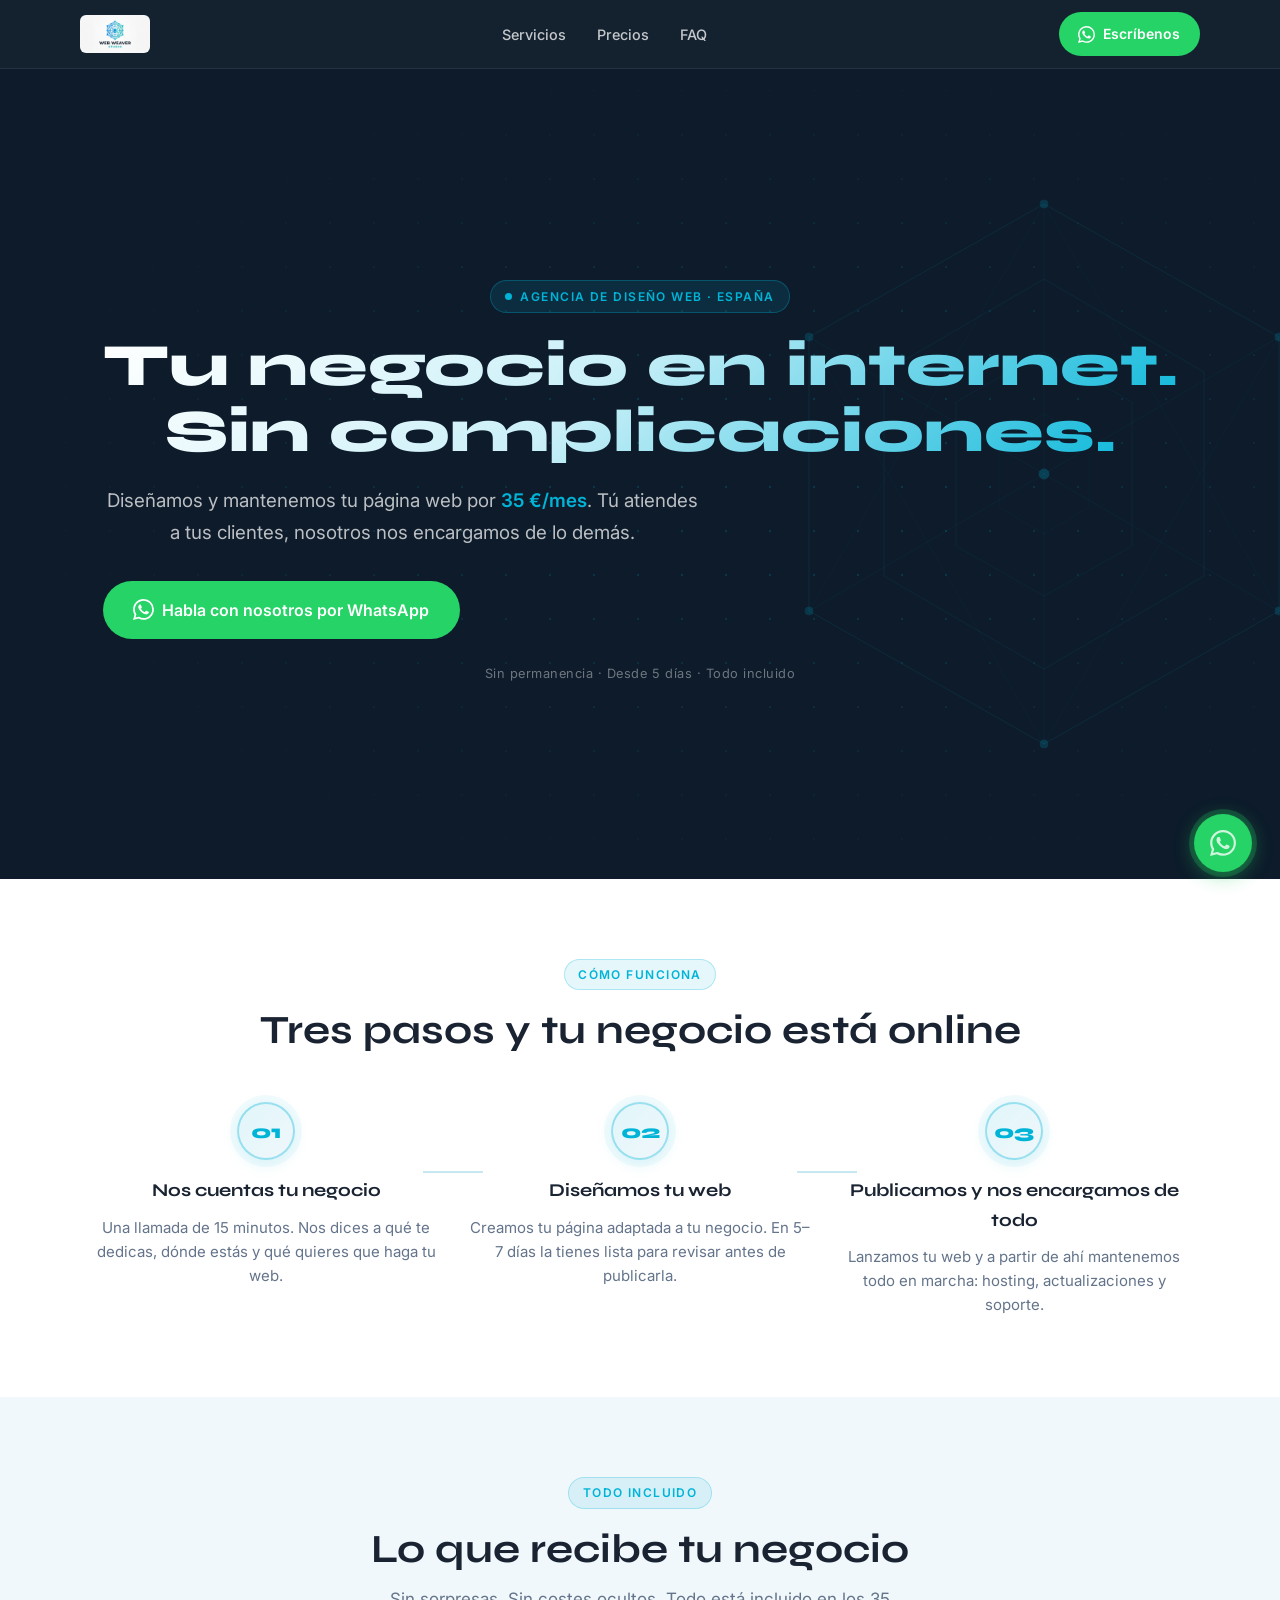
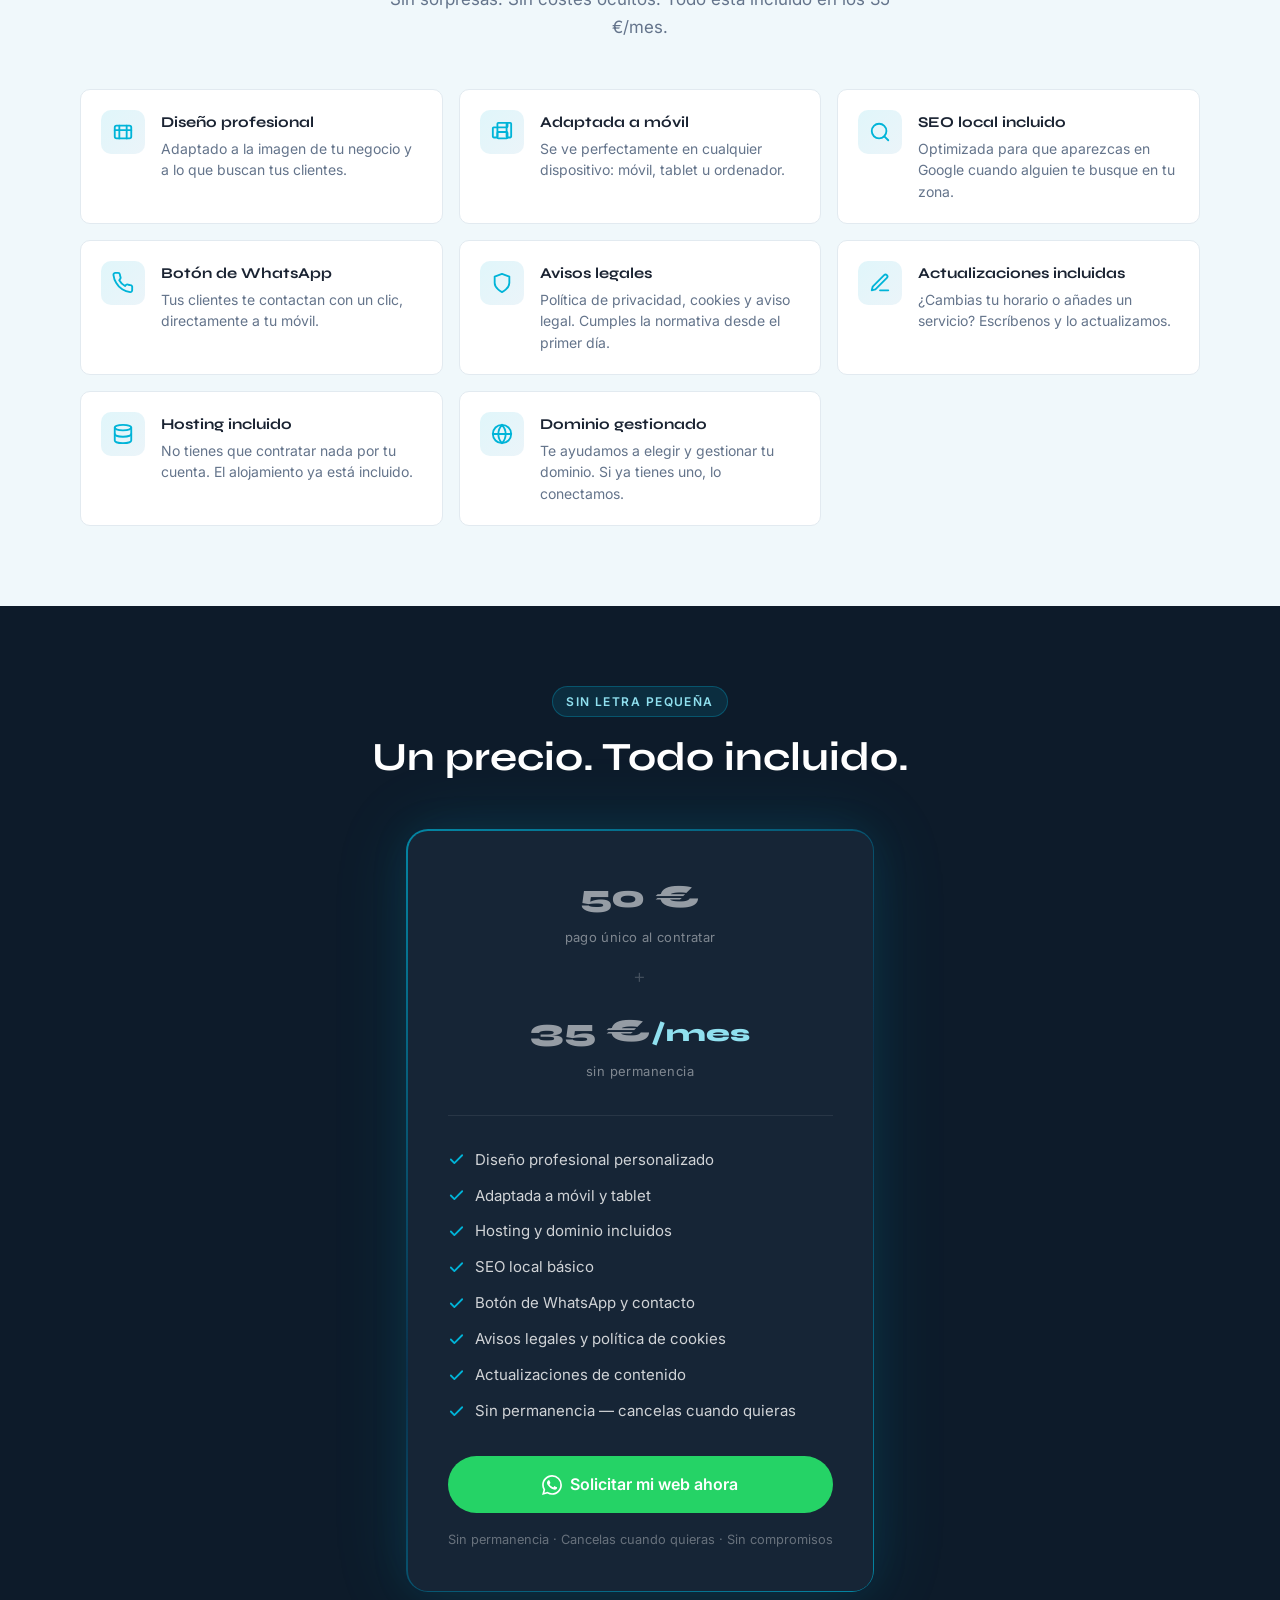
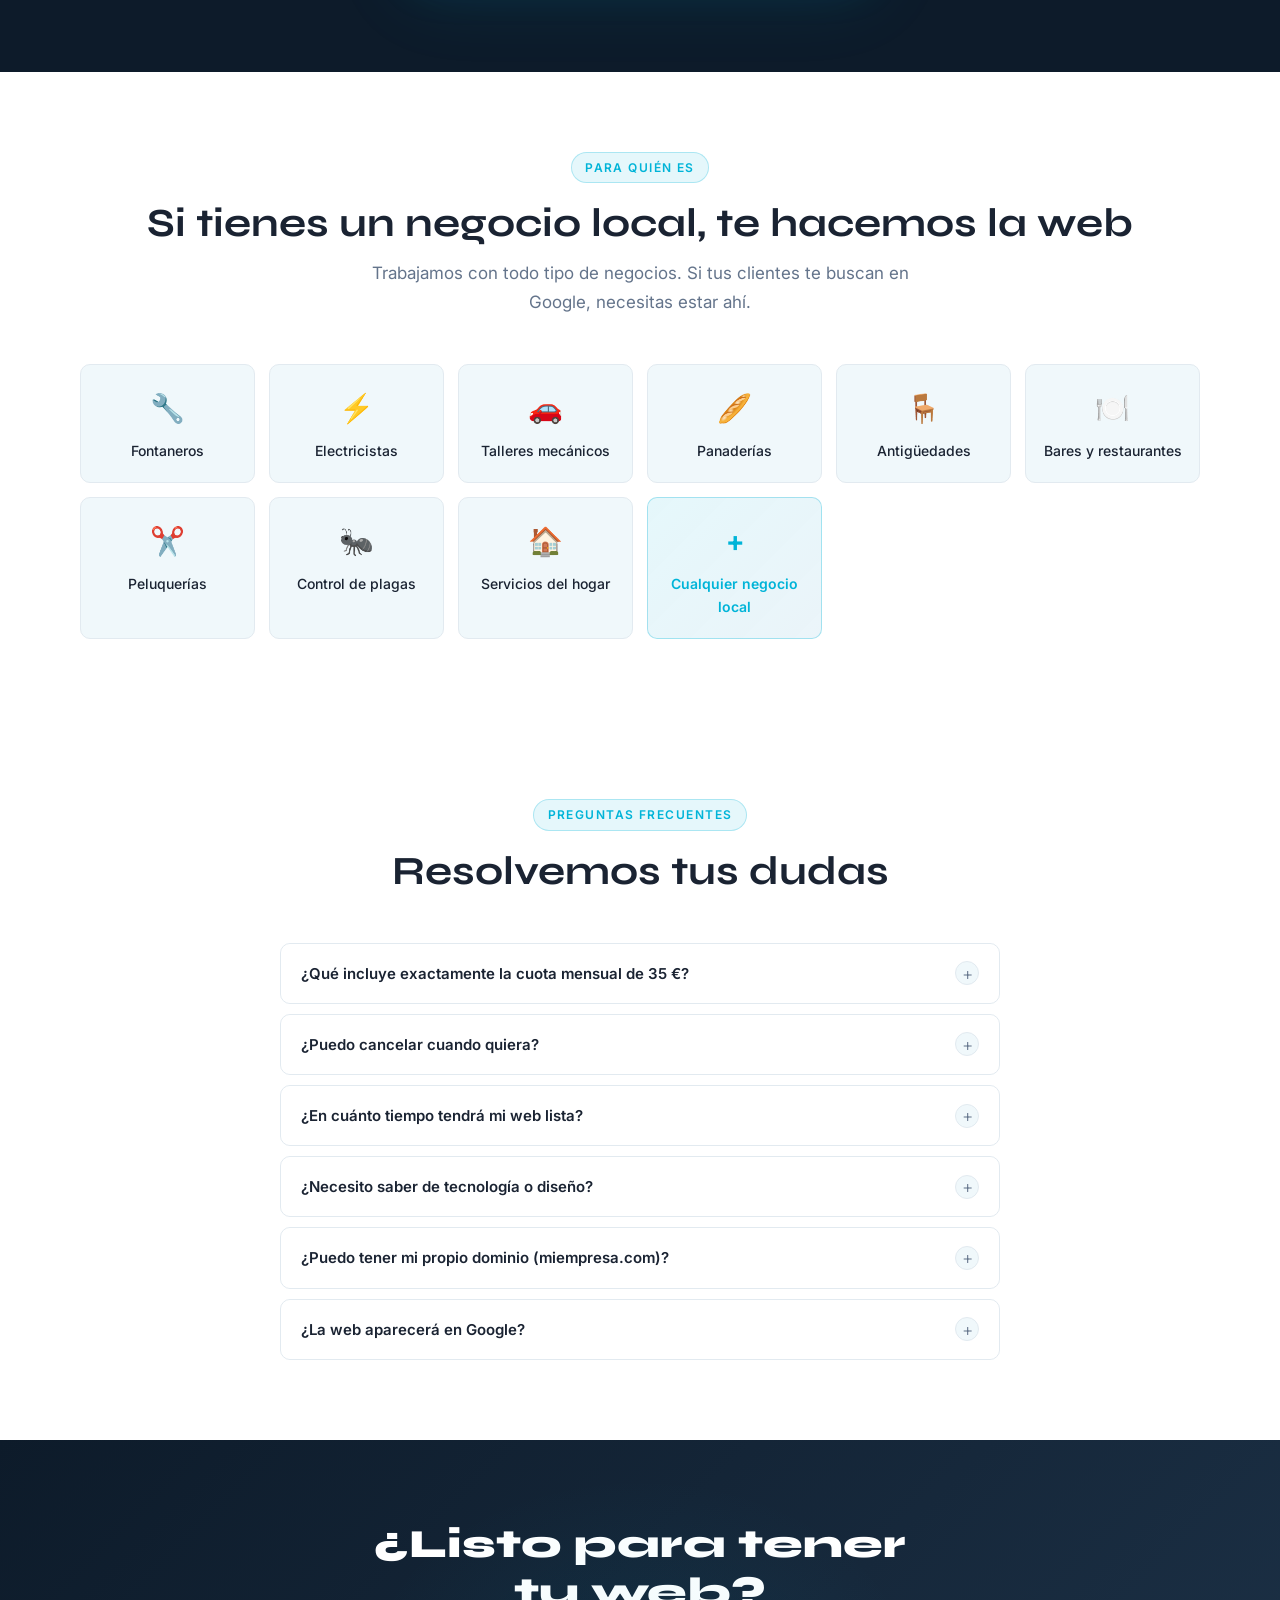
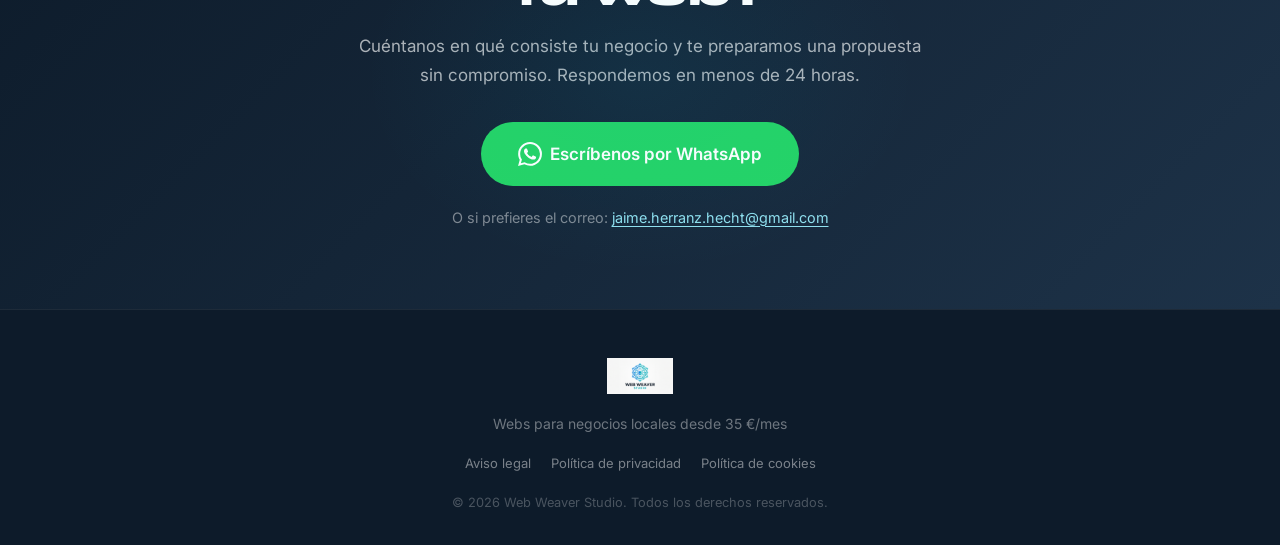
==== commit 7df13cba: "Ocultar sección de ejemplos temporalmente Co-Authored-By: Claude Sonnet 4.6 <noreply@anthropic.com>" ====
--- a/index.html
+++ b/index.html
@@ -70,7 +70,7 @@
         <ul class="nav__list">
           <li><a href="#servicios" class="nav__link">Servicios</a></li>
           <li><a href="#precios" class="nav__link">Precios</a></li>
-          <li><a href="#ejemplos" class="nav__link">Ejemplos</a></li>
+          <!-- <li><a href="#ejemplos" class="nav__link">Ejemplos</a></li> -->
           <li><a href="#faq" class="nav__link">FAQ</a></li>
         </ul>
       </nav>
@@ -129,7 +129,7 @@
             <svg xmlns="http://www.w3.org/2000/svg" width="21" height="21" viewBox="0 0 24 24" fill="currentColor" aria-hidden="true"><path d="M17.472 14.382c-.297-.149-1.758-.867-2.03-.967-.273-.099-.471-.148-.67.15-.197.297-.767.966-.94 1.164-.173.199-.347.223-.644.075-.297-.15-1.255-.463-2.39-1.475-.883-.788-1.48-1.761-1.653-2.059-.173-.297-.018-.458.13-.606.134-.133.298-.347.446-.52.149-.174.198-.298.298-.497.099-.198.05-.371-.025-.52-.075-.149-.669-1.612-.916-2.207-.242-.579-.487-.5-.669-.51a12.8 12.8 0 0 0-.57-.01c-.198 0-.52.074-.792.372-.272.297-1.04 1.016-1.04 2.479 0 1.462 1.065 2.875 1.213 3.074.149.198 2.096 3.2 5.077 4.487.709.306 1.262.489 1.694.625.712.227 1.36.195 1.871.118.571-.085 1.758-.719 2.006-1.413.248-.694.248-1.289.173-1.413-.074-.124-.272-.198-.57-.347m-5.421 7.403h-.004a9.87 9.87 0 0 1-5.031-1.378l-.361-.214-3.741.982.998-3.648-.235-.374a9.86 9.86 0 0 1-1.51-5.26c.001-5.45 4.436-9.884 9.888-9.884 2.64 0 5.122 1.03 6.988 2.898a9.825 9.825 0 0 1 2.893 6.994c-.003 5.45-4.437 9.884-9.885 9.884m8.413-18.297A11.815 11.815 0 0 0 12.05 0C5.495 0 .16 5.335.157 11.892c0 2.096.547 4.142 1.588 5.945L.057 24l6.305-1.654a11.882 11.882 0 0 0 5.683 1.448h.005c6.554 0 11.89-5.335 11.893-11.893a11.821 11.821 0 0 0-3.48-8.413Z"/></svg>
             Habla con nosotros por WhatsApp
           </a>
-          <a href="#ejemplos" class="btn btn--ghost btn--lg">Ver ejemplos ↓</a>
+          <!-- <a href="#ejemplos" class="btn btn--ghost btn--lg">Ver ejemplos ↓</a> -->
         </div>
         <p class="hero__note fade-in">Sin permanencia · Desde 5 días · Todo incluido</p>
       </div>
@@ -351,7 +351,7 @@
   </section>
 
   <!-- ===== EJEMPLOS ===== -->
-  <section class="section ejemplos" id="ejemplos">
+  <section class="section ejemplos" id="ejemplos" style="display:none">
     <div class="container">
       <div class="section__header">
         <span class="section__label">Nuestro trabajo</span>
